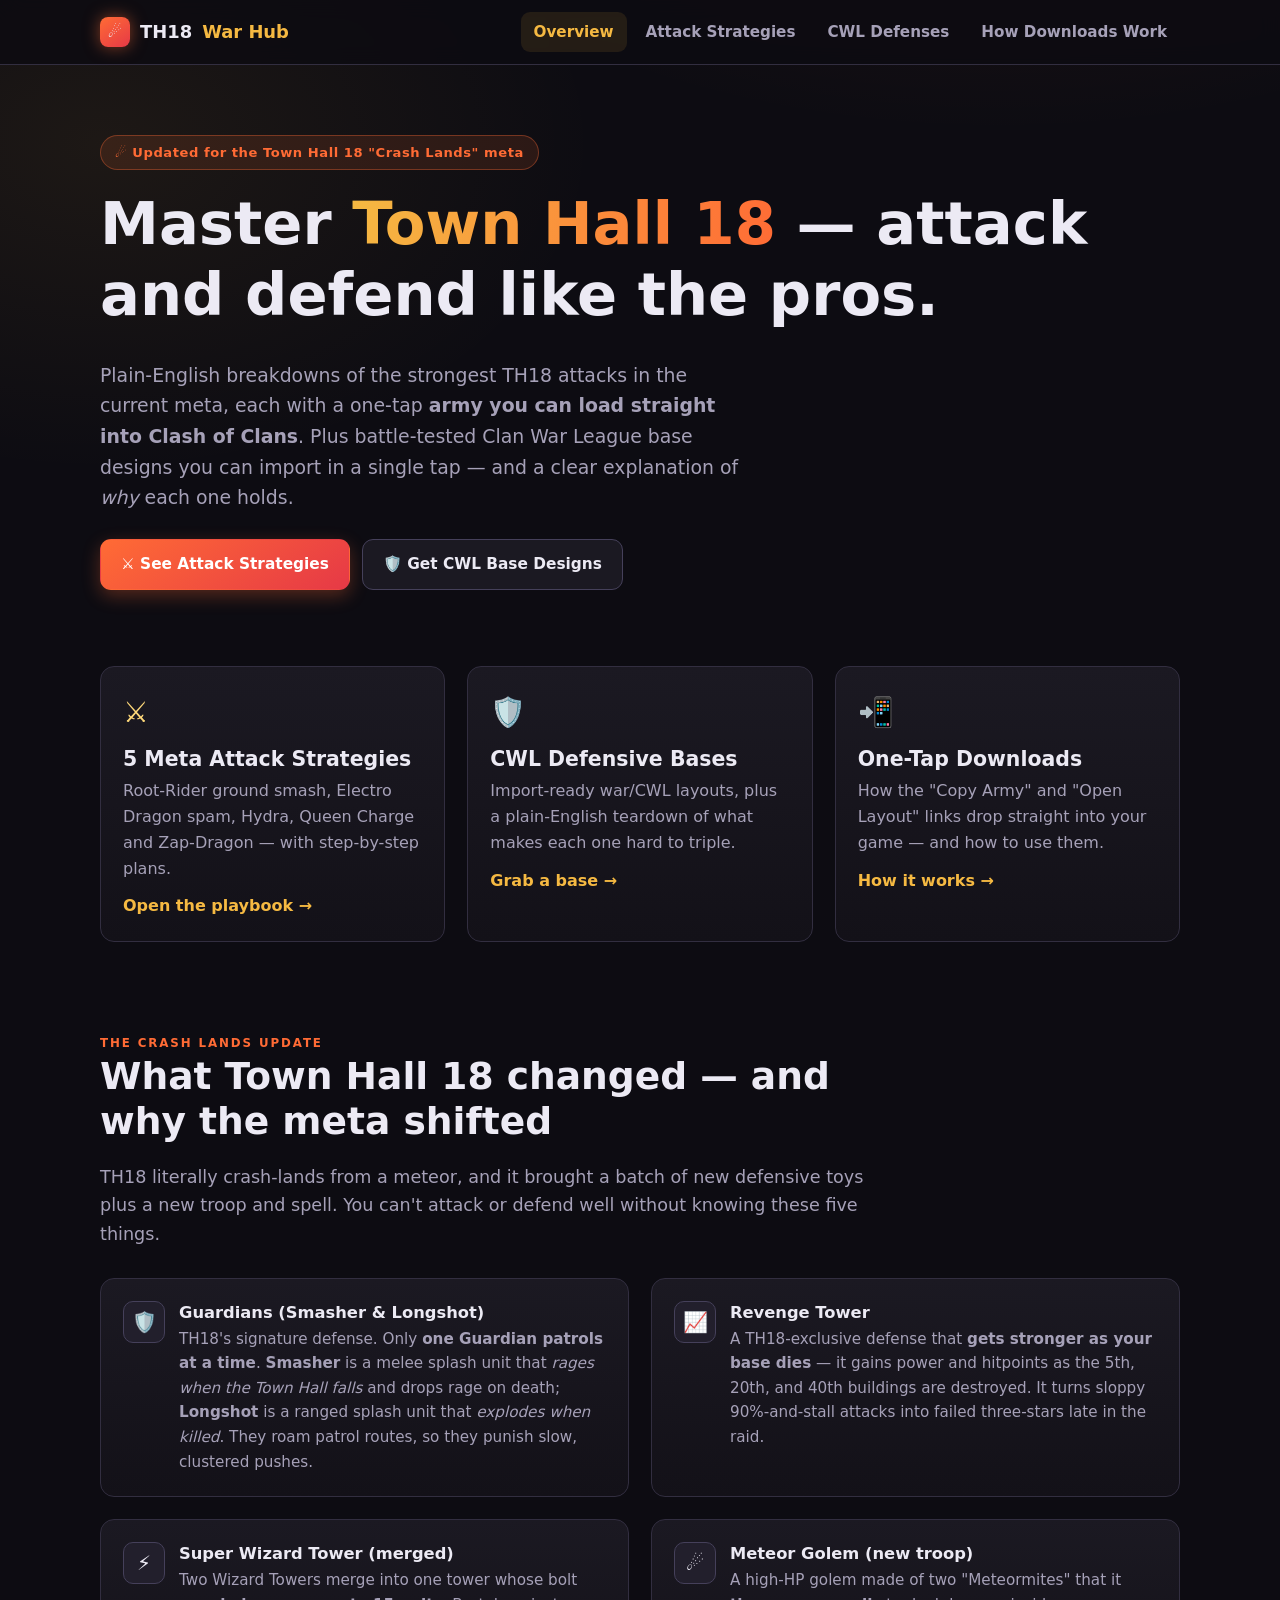
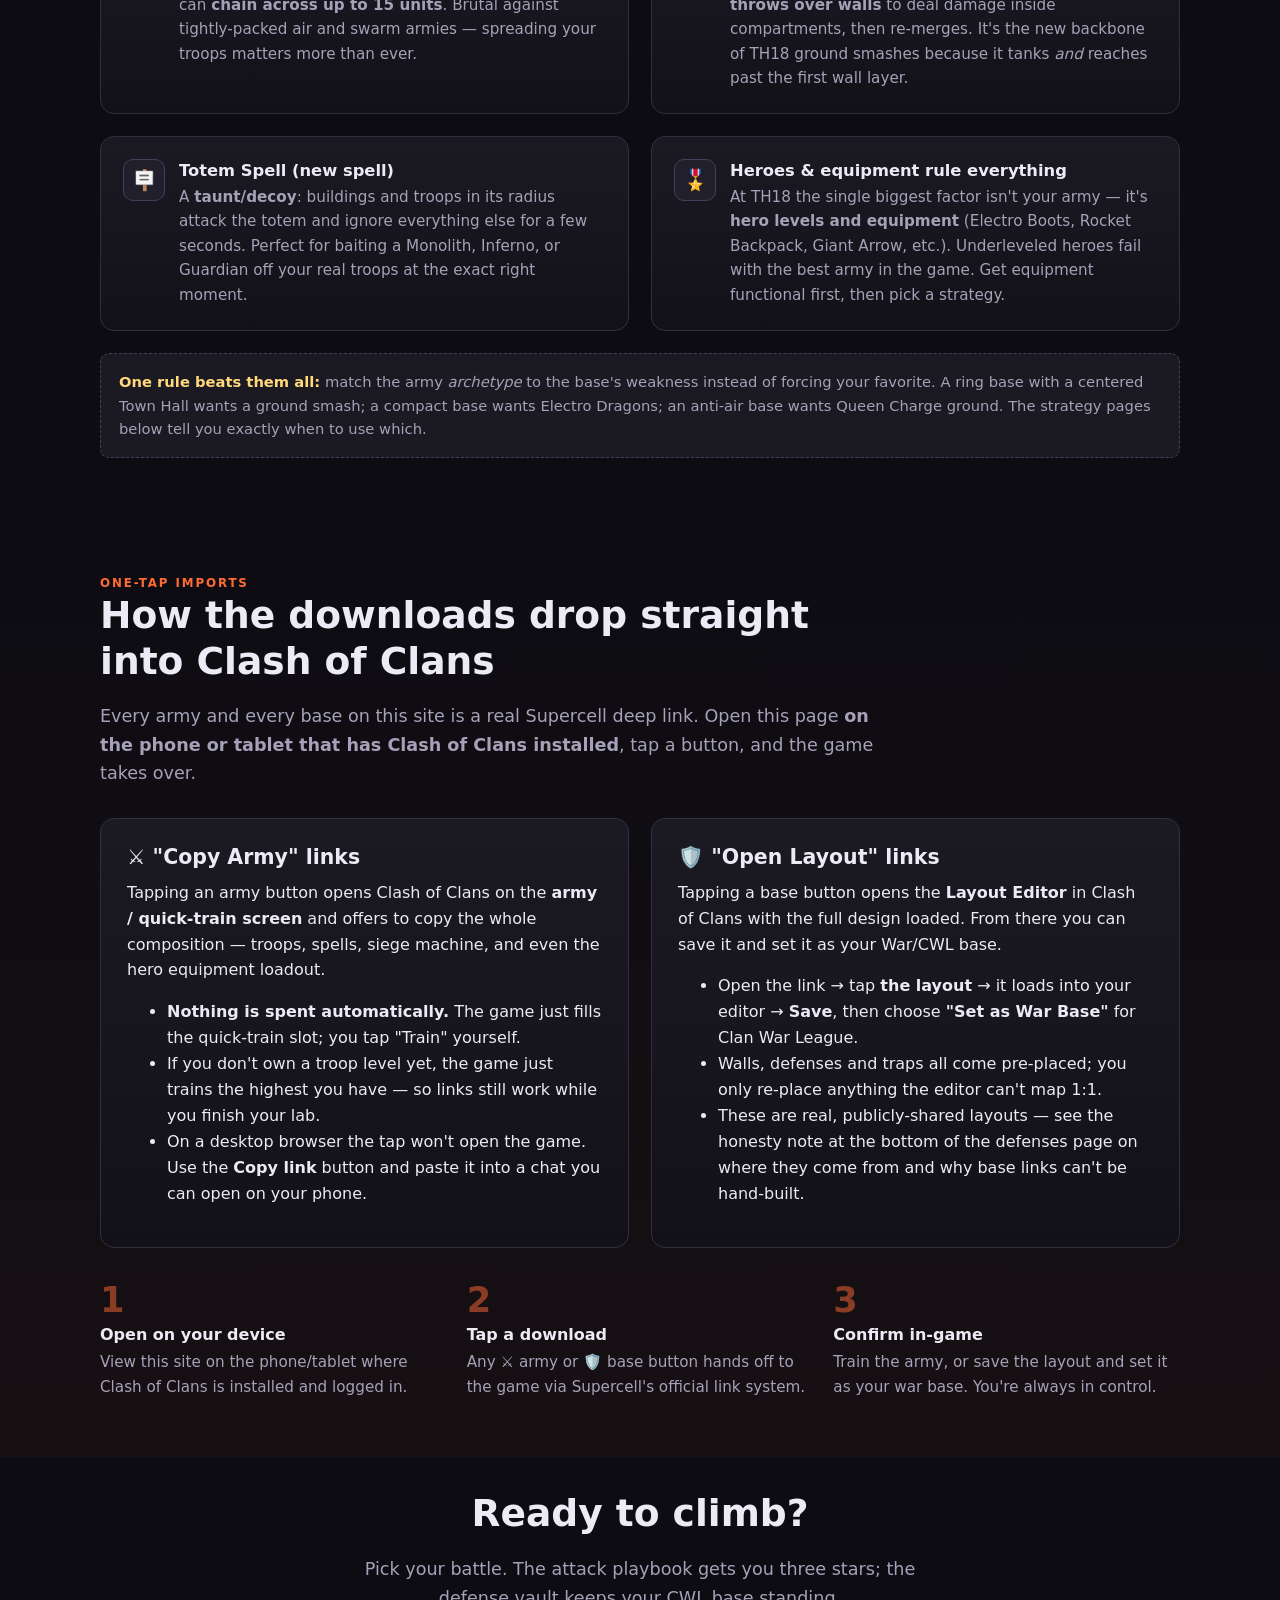
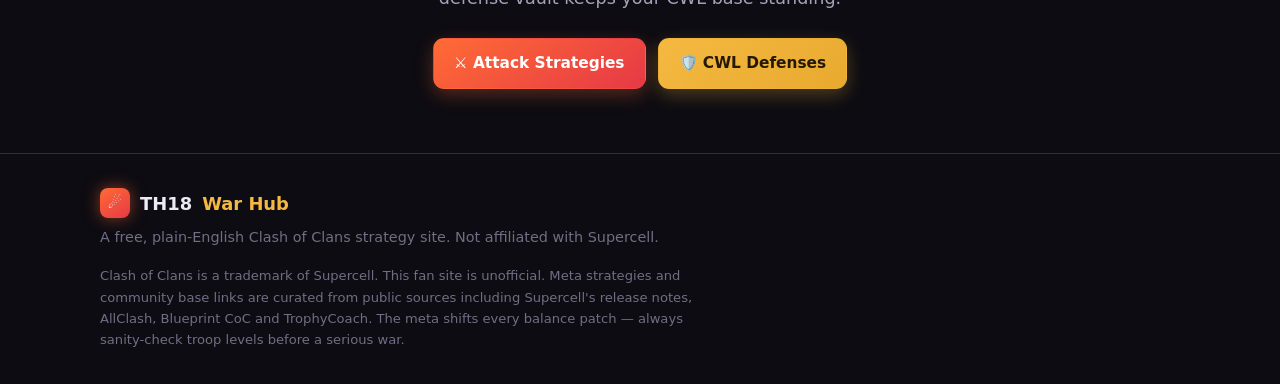
==== index.html @ 84927115 "TH18 War Hub: TH18 attack strategies + CWL defense bases Static GitHub Pages site with one-tap CoC a" ====
<!DOCTYPE html>
<html lang="en">
<head>
  <meta charset="UTF-8" />
  <meta name="viewport" content="width=device-width, initial-scale=1.0" />
  <title>TH18 War Hub — Town Hall 18 Attack & Defense Guide</title>
  <meta name="description" content="Plain-English guide to the current Town Hall 18 Clash of Clans meta: top attack strategies with one-tap army downloads and optimized Clan War League base designs you can import into the game." />
  <link rel="stylesheet" href="assets/css/styles.css" />
</head>
<body>

  <!-- NAV -->
  <header class="nav">
    <div class="wrap">
      <a class="brand" href="index.html">
        <span class="rock">☄️</span> TH18 <b>War&nbsp;Hub</b>
      </a>
      <button class="nav-toggle" aria-label="Menu">☰</button>
      <nav class="nav-links">
        <a href="index.html" class="active">Overview</a>
        <a href="attacks.html">Attack Strategies</a>
        <a href="defenses.html">CWL Defenses</a>
        <a href="#how">How Downloads Work</a>
      </nav>
    </div>
  </header>

  <!-- HERO -->
  <section class="hero">
    <div class="wrap">
      <span class="badge">☄️ Updated for the Town Hall 18 "Crash Lands" meta</span>
      <h1>Master <span class="grad">Town Hall 18</span> — attack and defend like the pros.</h1>
      <p class="lead">Plain-English breakdowns of the strongest TH18 attacks in the current meta, each with a
        one-tap <strong>army you can load straight into Clash of Clans</strong>. Plus battle-tested Clan War
        League base designs you can import in a single tap — and a clear explanation of <em>why</em> each one holds.</p>
      <div class="hero-cta">
        <a class="btn btn-meteor" href="attacks.html">⚔️ See Attack Strategies</a>
        <a class="btn btn-ghost" href="defenses.html">🛡️ Get CWL Base Designs</a>
      </div>
    </div>
  </section>

  <!-- QUICK NAV CARDS -->
  <section class="tight">
    <div class="wrap">
      <div class="grid cols-3">
        <a class="card nav-card" href="attacks.html">
          <div class="ico">⚔️</div>
          <h3>5 Meta Attack Strategies</h3>
          <p>Root-Rider ground smash, Electro Dragon spam, Hydra, Queen Charge and Zap-Dragon — with step-by-step plans.</p>
          <span class="go">Open the playbook →</span>
        </a>
        <a class="card nav-card" href="defenses.html">
          <div class="ico">🛡️</div>
          <h3>CWL Defensive Bases</h3>
          <p>Import-ready war/CWL layouts, plus a plain-English teardown of what makes each one hard to triple.</p>
          <span class="go">Grab a base →</span>
        </a>
        <a class="card nav-card" href="#how">
          <div class="ico">📲</div>
          <h3>One-Tap Downloads</h3>
          <p>How the "Copy Army" and "Open Layout" links drop straight into your game — and how to use them.</p>
          <span class="go">How it works →</span>
        </a>
      </div>
    </div>
  </section>

  <!-- WHAT CHANGED AT TH18 -->
  <section id="whatsnew">
    <div class="wrap">
      <div class="section-head">
        <div class="eyebrow">The Crash Lands update</div>
        <h2>What Town Hall 18 changed — and why the meta shifted</h2>
        <p class="lead">TH18 literally crash-lands from a meteor, and it brought a batch of new defensive toys plus a
          new troop and spell. You can't attack or defend well without knowing these five things.</p>
      </div>

      <div class="grid cols-2">
        <div class="card">
          <div class="feat">
            <div class="fico">🛡️</div>
            <div>
              <h4>Guardians (Smasher &amp; Longshot)</h4>
              <p>TH18's signature defense. Only <strong>one Guardian patrols at a time</strong>. <b>Smasher</b> is a
                melee splash unit that <em>rages when the Town Hall falls</em> and drops rage on death; <b>Longshot</b>
                is a ranged splash unit that <em>explodes when killed</em>. They roam patrol routes, so they punish
                slow, clustered pushes.</p>
            </div>
          </div>
        </div>
        <div class="card">
          <div class="feat">
            <div class="fico">📈</div>
            <div>
              <h4>Revenge Tower</h4>
              <p>A TH18-exclusive defense that <strong>gets stronger as your base dies</strong> — it gains power and
                hitpoints as the 5th, 20th, and 40th buildings are destroyed. It turns sloppy 90%-and-stall attacks
                into failed three-stars late in the raid.</p>
            </div>
          </div>
        </div>
        <div class="card">
          <div class="feat">
            <div class="fico">⚡</div>
            <div>
              <h4>Super Wizard Tower (merged)</h4>
              <p>Two Wizard Towers merge into one tower whose bolt can <strong>chain across up to 15 units</strong>.
                Brutal against tightly-packed air and swarm armies — spreading your troops matters more than ever.</p>
            </div>
          </div>
        </div>
        <div class="card">
          <div class="feat">
            <div class="fico">☄️</div>
            <div>
              <h4>Meteor Golem (new troop)</h4>
              <p>A high-HP golem made of two "Meteormites" that it <strong>throws over walls</strong> to deal damage
                inside compartments, then re-merges. It's the new backbone of TH18 ground smashes because it tanks
                <em>and</em> reaches past the first wall layer.</p>
            </div>
          </div>
        </div>
        <div class="card">
          <div class="feat">
            <div class="fico">🪧</div>
            <div>
              <h4>Totem Spell (new spell)</h4>
              <p>A <strong>taunt/decoy</strong>: buildings and troops in its radius attack the totem and ignore
                everything else for a few seconds. Perfect for baiting a Monolith, Inferno, or Guardian off your
                real troops at the exact right moment.</p>
            </div>
          </div>
        </div>
        <div class="card">
          <div class="feat">
            <div class="fico">🎖️</div>
            <div>
              <h4>Heroes &amp; equipment rule everything</h4>
              <p>At TH18 the single biggest factor isn't your army — it's <strong>hero levels and equipment</strong>
                (Electro Boots, Rocket Backpack, Giant Arrow, etc.). Underleveled heroes fail with the best army in
                the game. Get equipment functional first, then pick a strategy.</p>
            </div>
          </div>
        </div>
      </div>

      <div class="notice" style="margin-top:22px">
        <strong>One rule beats them all:</strong> match the army <em>archetype</em> to the base's weakness instead of
        forcing your favorite. A ring base with a centered Town Hall wants a ground smash; a compact base wants
        Electro Dragons; an anti-air base wants Queen Charge ground. The strategy pages below tell you exactly when
        to use which.
      </div>
    </div>
  </section>

  <!-- HOW DOWNLOADS WORK -->
  <section id="how" style="background:linear-gradient(180deg,transparent,rgba(255,107,53,.04))">
    <div class="wrap">
      <div class="section-head">
        <div class="eyebrow">One-tap imports</div>
        <h2>How the downloads drop straight into Clash of Clans</h2>
        <p class="lead">Every army and every base on this site is a real Supercell deep link. Open this page
          <strong>on the phone or tablet that has Clash of Clans installed</strong>, tap a button, and the game
          takes over.</p>
      </div>

      <div class="grid cols-2">
        <div class="card pad-lg">
          <h3>⚔️ "Copy Army" links</h3>
          <p>Tapping an army button opens Clash of Clans on the <strong>army / quick-train screen</strong> and offers
            to copy the whole composition — troops, spells, siege machine, and even the hero equipment loadout.</p>
          <ul class="why">
            <li><strong>Nothing is spent automatically.</strong> The game just fills the quick-train slot; you tap
              "Train" yourself.</li>
            <li>If you don't own a troop level yet, the game just trains the highest you have — so links still work
              while you finish your lab.</li>
            <li>On a desktop browser the tap won't open the game. Use the <b>Copy link</b> button and paste it into
              a chat you can open on your phone.</li>
          </ul>
        </div>
        <div class="card pad-lg">
          <h3>🛡️ "Open Layout" links</h3>
          <p>Tapping a base button opens the <strong>Layout Editor</strong> in Clash of Clans with the full design
            loaded. From there you can save it and set it as your War/CWL base.</p>
          <ul class="why">
            <li>Open the link → tap <b>the layout</b> → it loads into your editor → <b>Save</b>, then choose
              <b>"Set as War Base"</b> for Clan War League.</li>
            <li>Walls, defenses and traps all come pre-placed; you only re-place anything the editor can't map 1:1.</li>
            <li>These are real, publicly-shared layouts — see the honesty note at the bottom of the defenses page on
              where they come from and why base links can't be hand-built.</li>
          </ul>
        </div>
      </div>

      <div class="howto" style="margin-top:26px">
        <div class="step">
          <div class="n">1</div>
          <h4>Open on your device</h4>
          <p>View this site on the phone/tablet where Clash of Clans is installed and logged in.</p>
        </div>
        <div class="step">
          <div class="n">2</div>
          <h4>Tap a download</h4>
          <p>Any ⚔️ army or 🛡️ base button hands off to the game via Supercell's official link system.</p>
        </div>
        <div class="step">
          <div class="n">3</div>
          <h4>Confirm in-game</h4>
          <p>Train the army, or save the layout and set it as your war base. You're always in control.</p>
        </div>
      </div>
    </div>
  </section>

  <!-- CTA -->
  <section class="tight">
    <div class="wrap center">
      <h2>Ready to climb?</h2>
      <p class="lead" style="max-width:620px;margin:0 auto 22px">Pick your battle. The attack playbook gets you
        three stars; the defense vault keeps your CWL base standing.</p>
      <div class="hero-cta" style="justify-content:center">
        <a class="btn btn-meteor" href="attacks.html">⚔️ Attack Strategies</a>
        <a class="btn btn-gold" href="defenses.html">🛡️ CWL Defenses</a>
      </div>
    </div>
  </section>

  <footer>
    <div class="wrap">
      <div>
        <div class="brand" style="margin-bottom:8px"><span class="rock">☄️</span> TH18 <b>War&nbsp;Hub</b></div>
        <div class="faint">A free, plain-English Clash of Clans strategy site. Not affiliated with Supercell.</div>
      </div>
      <div class="src">
        Clash of Clans is a trademark of Supercell. This fan site is unofficial. Meta strategies and community base
        links are curated from public sources including Supercell's release notes, AllClash, Blueprint&nbsp;CoC and
        TrophyCoach. The meta shifts every balance patch — always sanity-check troop levels before a serious war.
      </div>
    </div>
  </footer>

  <div id="toast" class="toast"></div>
  <script src="assets/js/main.js"></script>
</body>
</html>
---- assets/css/styles.css ----
/* ============================================================
   TH18 War Hub — shared stylesheet
   Self-contained, no external assets required.
   ============================================================ */

:root {
  /* Surfaces */
  --bg:        #0d0c12;
  --bg-2:      #131118;
  --panel:     #1b1922;
  --panel-2:   #221f2c;
  --border:    #322e40;
  --border-2:  #45405a;

  /* Text */
  --text:      #eceaf4;
  --muted:     #a6a1b8;
  --faint:     #726d84;

  /* Brand accents */
  --gold:      #f5b942;
  --gold-soft: #ffd97a;
  --meteor:    #ff6b35;
  --meteor-2:  #e63946;

  /* Archetype colors */
  --ground:    #4ec98a;
  --air:       #4cc9f0;
  --hybrid:    #c08cf0;

  /* Difficulty */
  --easy:      #4ec98a;
  --medium:    #f5b942;
  --hard:      #ff6b6b;

  --radius:    14px;
  --radius-sm: 9px;
  --shadow:    0 10px 30px rgba(0,0,0,.45);
  --maxw:      1120px;

  --font: "Segoe UI", system-ui, -apple-system, "Helvetica Neue", Arial, sans-serif;
  --font-display: "Trebuchet MS", "Segoe UI", system-ui, sans-serif;
}

* { box-sizing: border-box; }

html { scroll-behavior: smooth; scroll-padding-top: 84px; }

body {
  margin: 0;
  font-family: var(--font);
  color: var(--text);
  line-height: 1.62;
  background:
    radial-gradient(1200px 700px at 78% -8%, rgba(255,107,53,.10), transparent 60%),
    radial-gradient(900px 600px at 8% 4%, rgba(245,185,66,.07), transparent 55%),
    var(--bg);
  -webkit-font-smoothing: antialiased;
}

img { max-width: 100%; }

a { color: var(--gold-soft); text-decoration: none; }
a:hover { text-decoration: underline; }

/* ---------- Layout ---------- */
.wrap { width: 100%; max-width: var(--maxw); margin: 0 auto; padding: 0 20px; }

section { padding: 58px 0; }
section.tight { padding: 34px 0; }

.section-head { max-width: 780px; margin-bottom: 30px; }
.section-head .eyebrow {
  color: var(--meteor);
  font-weight: 700;
  letter-spacing: .16em;
  text-transform: uppercase;
  font-size: .74rem;
}
h1, h2, h3, h4 { font-family: var(--font-display); line-height: 1.2; margin: 0 0 .5em; }
h2 { font-size: clamp(1.6rem, 3.4vw, 2.35rem); }
h3 { font-size: 1.28rem; }
p  { margin: 0 0 1em; }
.lead { font-size: 1.1rem; color: var(--muted); }

.muted { color: var(--muted); }
.faint { color: var(--faint); }
.center { text-align: center; }

/* ---------- Top nav ---------- */
.nav {
  position: sticky; top: 0; z-index: 50;
  background: rgba(13,12,18,.82);
  backdrop-filter: blur(10px);
  border-bottom: 1px solid var(--border);
}
.nav .wrap { display: flex; align-items: center; gap: 18px; height: 64px; }
.brand { display: flex; align-items: center; gap: 10px; font-weight: 800; font-family: var(--font-display); font-size: 1.12rem; color: var(--text); }
.brand:hover { text-decoration: none; }
.brand .rock {
  width: 30px; height: 30px; border-radius: 8px;
  display: grid; place-items: center; font-size: 1rem;
  background: linear-gradient(145deg, var(--meteor), var(--meteor-2));
  box-shadow: 0 0 16px rgba(255,107,53,.5);
}
.brand b { color: var(--gold); }
.nav-links { display: flex; gap: 6px; margin-left: auto; align-items: center; }
.nav-links a {
  color: var(--muted); font-weight: 600; font-size: .95rem;
  padding: 8px 13px; border-radius: 9px;
}
.nav-links a:hover { color: var(--text); background: var(--panel); text-decoration: none; }
.nav-links a.active { color: var(--gold); background: rgba(245,185,66,.10); }
.nav-toggle { display: none; background: none; border: 1px solid var(--border-2); color: var(--text);
  border-radius: 8px; padding: 6px 10px; font-size: 1.1rem; cursor: pointer; }

/* ---------- Hero ---------- */
.hero { padding: 70px 0 42px; position: relative; overflow: hidden; }
.hero .badge {
  display: inline-flex; align-items: center; gap: 8px;
  background: rgba(255,107,53,.12); color: var(--meteor);
  border: 1px solid rgba(255,107,53,.35);
  padding: 6px 14px; border-radius: 999px; font-weight: 700; font-size: .82rem;
  letter-spacing: .04em;
}
.hero h1 { font-size: clamp(2.1rem, 6vw, 3.7rem); margin-top: 18px; }
.hero h1 .grad {
  background: linear-gradient(100deg, var(--gold), var(--meteor));
  -webkit-background-clip: text; background-clip: text; color: transparent;
}
.hero .lead { max-width: 640px; font-size: 1.18rem; }
.hero-cta { display: flex; gap: 12px; flex-wrap: wrap; margin-top: 26px; }

/* ---------- Buttons ---------- */
.btn {
  display: inline-flex; align-items: center; gap: 9px;
  font-weight: 700; font-size: .96rem; cursor: pointer;
  padding: 12px 20px; border-radius: 11px; border: 1px solid transparent;
  transition: transform .12s ease, box-shadow .12s ease, background .12s ease;
}
.btn:hover { text-decoration: none; transform: translateY(-2px); }
.btn-gold { background: linear-gradient(145deg, var(--gold), #e8a92e); color: #241a04; box-shadow: 0 6px 18px rgba(245,185,66,.28); }
.btn-meteor { background: linear-gradient(145deg, var(--meteor), var(--meteor-2)); color: #fff; box-shadow: 0 6px 18px rgba(255,107,53,.30); }
.btn-ghost { background: var(--panel); color: var(--text); border-color: var(--border-2); }
.btn-ghost:hover { background: var(--panel-2); }
.btn-sm { padding: 9px 14px; font-size: .88rem; }
.btn-block { width: 100%; justify-content: center; }

/* ---------- Cards / grid ---------- */
.grid { display: grid; gap: 22px; }
.grid.cols-2 { grid-template-columns: repeat(2, 1fr); }
.grid.cols-3 { grid-template-columns: repeat(3, 1fr); }

.card {
  background: linear-gradient(180deg, var(--panel), var(--bg-2));
  border: 1px solid var(--border);
  border-radius: var(--radius);
  padding: 22px;
}
.card.pad-lg { padding: 26px 26px 24px; }
.nav-card { display: block; transition: border-color .15s, transform .15s; }
.nav-card:hover { border-color: var(--gold); transform: translateY(-3px); text-decoration: none; }
.nav-card .ico { font-size: 1.8rem; }
.nav-card h3 { margin: 12px 0 6px; color: var(--text); }
.nav-card p { color: var(--muted); margin: 0; }
.nav-card .go { color: var(--gold); font-weight: 700; margin-top: 12px; display: inline-block; }

/* ---------- Chips / badges ---------- */
.chips { display: flex; flex-wrap: wrap; gap: 8px; }
.chip {
  font-size: .76rem; font-weight: 700; letter-spacing: .02em;
  padding: 4px 11px; border-radius: 999px;
  border: 1px solid var(--border-2); color: var(--muted);
  background: var(--panel-2);
}
.chip.ground { color: var(--ground); border-color: rgba(78,201,138,.4); background: rgba(78,201,138,.10); }
.chip.air    { color: var(--air);    border-color: rgba(76,201,240,.4); background: rgba(76,201,240,.10); }
.chip.hybrid { color: var(--hybrid); border-color: rgba(192,140,240,.4); background: rgba(192,140,240,.10); }
.chip.easy   { color: var(--easy);   border-color: rgba(78,201,138,.4); }
.chip.medium { color: var(--medium); border-color: rgba(245,185,66,.4); }
.chip.hard   { color: var(--hard);   border-color: rgba(255,107,107,.4); }

/* ---------- What's-new feature list ---------- */
.feat { display: flex; gap: 14px; align-items: flex-start; }
.feat .fico {
  flex: none; width: 42px; height: 42px; border-radius: 10px;
  display: grid; place-items: center; font-size: 1.25rem;
  background: var(--panel-2); border: 1px solid var(--border-2);
}
.feat h4 { margin: 2px 0 4px; font-size: 1.02rem; }
.feat p { margin: 0; color: var(--muted); font-size: .95rem; }

/* ---------- Strategy cards ---------- */
.strat { scroll-margin-top: 84px; }
.strat-head { display: flex; flex-wrap: wrap; align-items: baseline; gap: 12px; }
.strat-head h3 { font-size: 1.5rem; margin: 0; }
.strat-num {
  font-family: var(--font-display); font-weight: 800; font-size: 1.5rem;
  color: var(--meteor); opacity: .55; margin-right: 2px;
}
.strat-grid { display: grid; grid-template-columns: 1.1fr .9fr; gap: 26px; margin-top: 18px; }

.army-box { background: var(--bg-2); border: 1px solid var(--border); border-radius: var(--radius-sm); padding: 16px 18px; }
.army-box h4 { font-size: .82rem; text-transform: uppercase; letter-spacing: .12em; color: var(--gold); margin: 0 0 12px; }
.roster { list-style: none; margin: 0 0 4px; padding: 0; display: grid; grid-template-columns: 1fr 1fr; gap: 4px 18px; }
.roster li { display: flex; justify-content: space-between; gap: 8px; font-size: .92rem; border-bottom: 1px dashed var(--border); padding: 3px 0; }
.roster li span { color: var(--muted); }
.roster li b { color: var(--gold-soft); font-variant-numeric: tabular-nums; }
.roster-label { font-size: .75rem; text-transform: uppercase; letter-spacing: .1em; color: var(--faint); margin: 12px 0 4px; }

.steps { counter-reset: step; list-style: none; margin: 0; padding: 0; }
.steps li { position: relative; padding: 0 0 14px 42px; margin: 0; }
.steps li::before {
  counter-increment: step; content: counter(step);
  position: absolute; left: 0; top: 0;
  width: 28px; height: 28px; border-radius: 50%;
  display: grid; place-items: center; font-weight: 800; font-size: .85rem;
  color: #241a04; background: linear-gradient(145deg, var(--gold), #e8a92e);
}
.steps li:not(:last-child)::after {
  content: ""; position: absolute; left: 13px; top: 30px; bottom: 4px;
  width: 2px; background: var(--border-2);
}
.steps li b { color: var(--text); }

.callout { border-left: 3px solid var(--meteor); background: rgba(255,107,53,.07); padding: 12px 16px; border-radius: 0 8px 8px 0; margin: 14px 0; font-size: .93rem; }
.callout.good { border-color: var(--ground); background: rgba(78,201,138,.07); }
.callout.warn { border-color: var(--gold); background: rgba(245,185,66,.07); }
.callout strong { color: var(--text); }

.bestvs { display: flex; gap: 18px; flex-wrap: wrap; margin: 14px 0; }
.bestvs > div { flex: 1; min-width: 200px; }
.bestvs h5 { margin: 0 0 6px; font-size: .78rem; text-transform: uppercase; letter-spacing: .08em; }
.bestvs .yes h5 { color: var(--ground); }
.bestvs .no h5 { color: var(--hard); }
.bestvs ul { margin: 0; padding-left: 18px; color: var(--muted); font-size: .92rem; }

/* ---------- Diagrams ---------- */
.diagram { width: 100%; height: auto; display: block; background: var(--bg-2); border: 1px solid var(--border); border-radius: var(--radius-sm); }
.diagram-cap { font-size: .82rem; color: var(--faint); text-align: center; margin-top: 8px; }
.svg-label { font: 600 12px var(--font); fill: var(--text); }
.svg-sub   { font: 500 10px var(--font); fill: var(--muted); }

/* ---------- Base / defense cards ---------- */
.base-grid { display: grid; grid-template-columns: repeat(2, 1fr); gap: 24px; }
.base-card { display: flex; flex-direction: column; }
.base-card .tag-row { display: flex; justify-content: space-between; align-items: center; gap: 10px; margin-bottom: 10px; }
.base-card h3 { margin: 4px 0 8px; }
.base-card .why { margin: 12px 0; }
.base-card .why li { margin-bottom: 7px; color: var(--muted); font-size: .93rem; }
.base-card .why li strong { color: var(--text); }
.base-card .foot { margin-top: auto; padding-top: 14px; }

/* ---------- How-to steps ---------- */
.howto { display: grid; grid-template-columns: repeat(3,1fr); gap: 20px; counter-reset: h; }
.howto .step { position: relative; padding-top: 8px; }
.howto .step .n {
  font-family: var(--font-display); font-weight: 800; font-size: 2.2rem;
  color: var(--meteor); opacity: .5; line-height: 1;
}
.howto .step h4 { margin: 8px 0 6px; }
.howto .step p { color: var(--muted); font-size: .95rem; margin: 0; }

/* ---------- Tables ---------- */
.table-wrap { overflow-x: auto; border: 1px solid var(--border); border-radius: var(--radius-sm); }
table { width: 100%; border-collapse: collapse; min-width: 520px; }
th, td { text-align: left; padding: 11px 14px; border-bottom: 1px solid var(--border); font-size: .93rem; }
th { color: var(--gold); font-size: .78rem; text-transform: uppercase; letter-spacing: .08em; }
tr:last-child td { border-bottom: none; }
td b { color: var(--text); }

/* ---------- Notice / disclaimer ---------- */
.notice {
  border: 1px dashed var(--border-2); border-radius: var(--radius-sm);
  padding: 16px 18px; background: var(--panel); font-size: .92rem; color: var(--muted);
}
.notice strong { color: var(--gold-soft); }

/* ---------- Footer ---------- */
footer { border-top: 1px solid var(--border); padding: 34px 0; margin-top: 30px; color: var(--muted); font-size: .9rem; }
footer .wrap { display: flex; flex-wrap: wrap; gap: 16px; justify-content: space-between; align-items: center; }
footer a { color: var(--muted); }
footer .src { font-size: .82rem; color: var(--faint); max-width: 620px; }

/* ---------- Copy toast ---------- */
.toast {
  position: fixed; left: 50%; bottom: 26px; transform: translateX(-50%) translateY(20px);
  background: var(--panel-2); border: 1px solid var(--border-2); color: var(--text);
  padding: 11px 18px; border-radius: 10px; box-shadow: var(--shadow);
  opacity: 0; pointer-events: none; transition: opacity .2s, transform .2s; z-index: 100;
}
.toast.show { opacity: 1; transform: translateX(-50%) translateY(0); }

/* ---------- Responsive ---------- */
@media (max-width: 860px) {
  .grid.cols-3, .grid.cols-2 { grid-template-columns: 1fr; }
  .strat-grid { grid-template-columns: 1fr; }
  .base-grid { grid-template-columns: 1fr; }
  .howto { grid-template-columns: 1fr; }
  .nav-links {
    position: absolute; top: 64px; left: 0; right: 0;
    flex-direction: column; align-items: stretch; gap: 2px;
    background: var(--bg-2); border-bottom: 1px solid var(--border);
    padding: 10px; display: none;
  }
  .nav-links.open { display: flex; }
  .nav-toggle { display: block; margin-left: auto; }
  .roster { grid-template-columns: 1fr; }
}

/* Reduced motion */
@media (prefers-reduced-motion: reduce) {
  * { scroll-behavior: auto !important; }
  .btn:hover, .nav-card:hover { transform: none; }
}
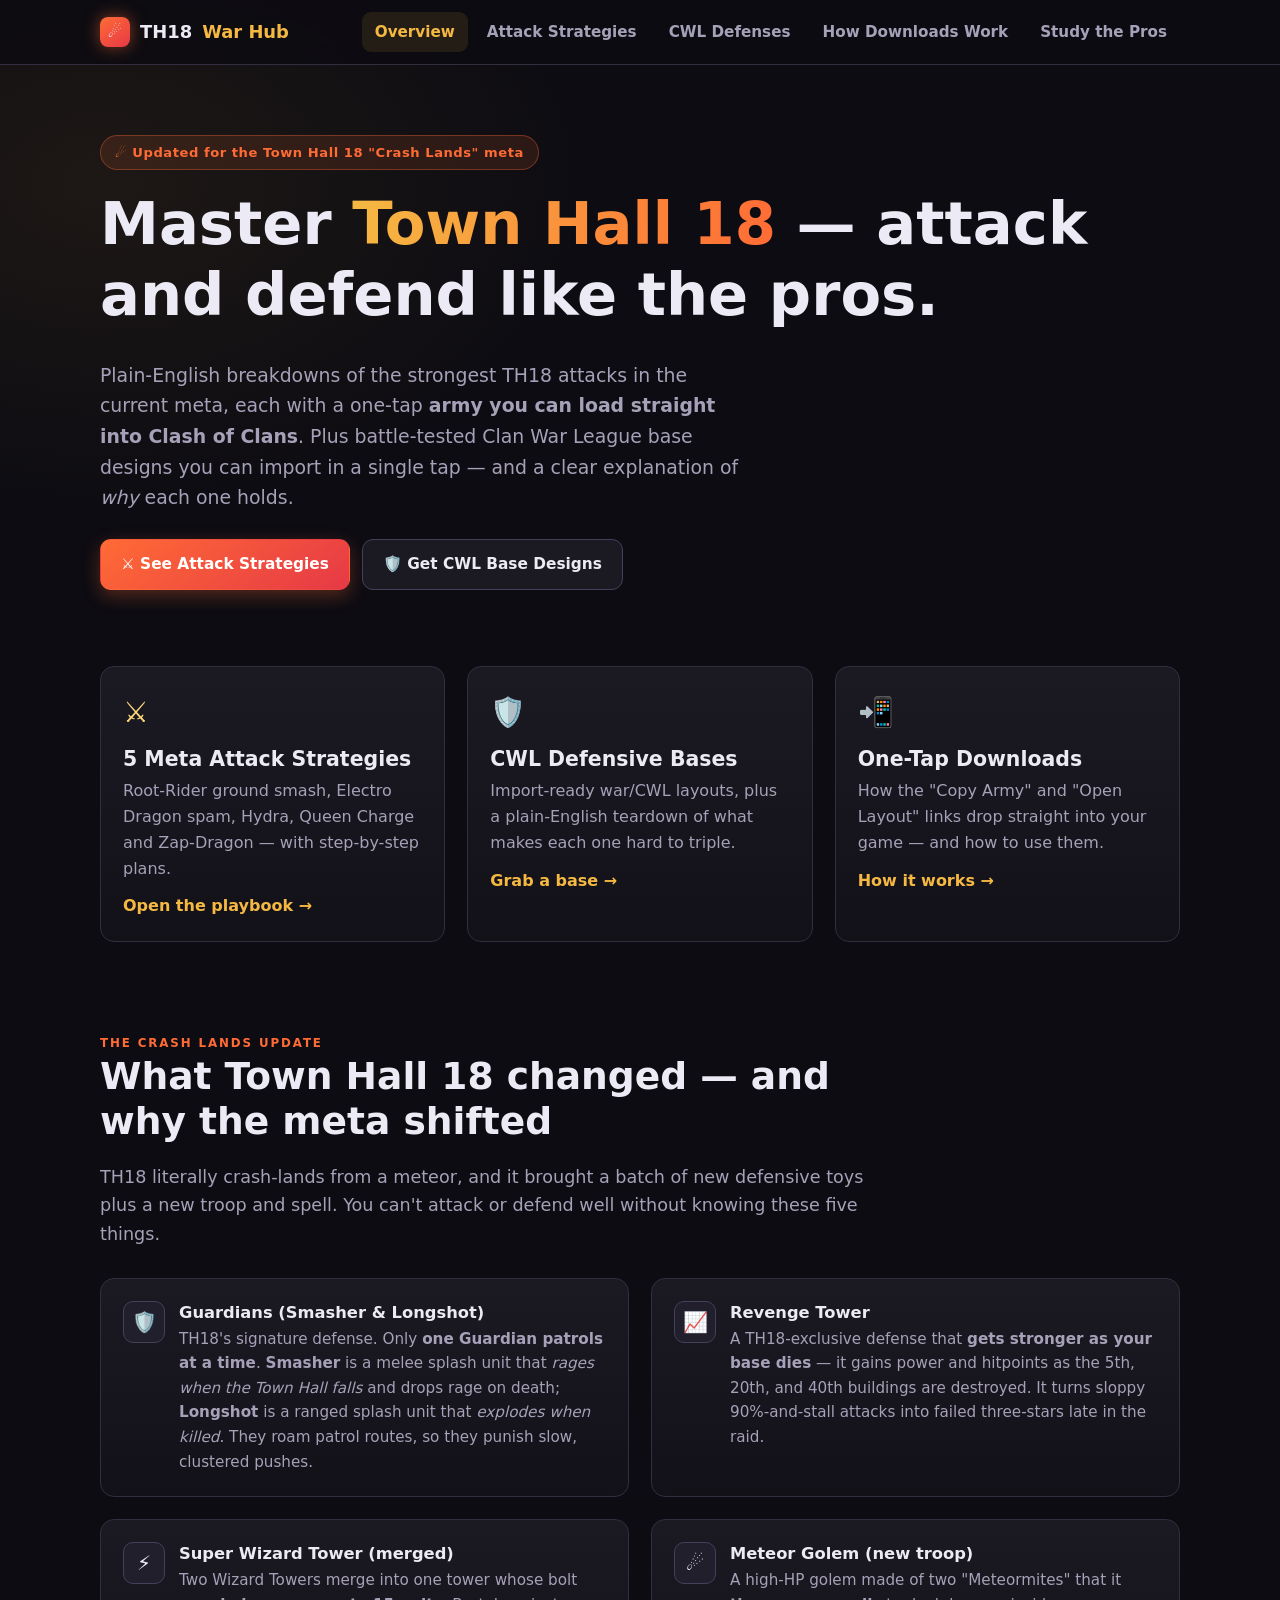
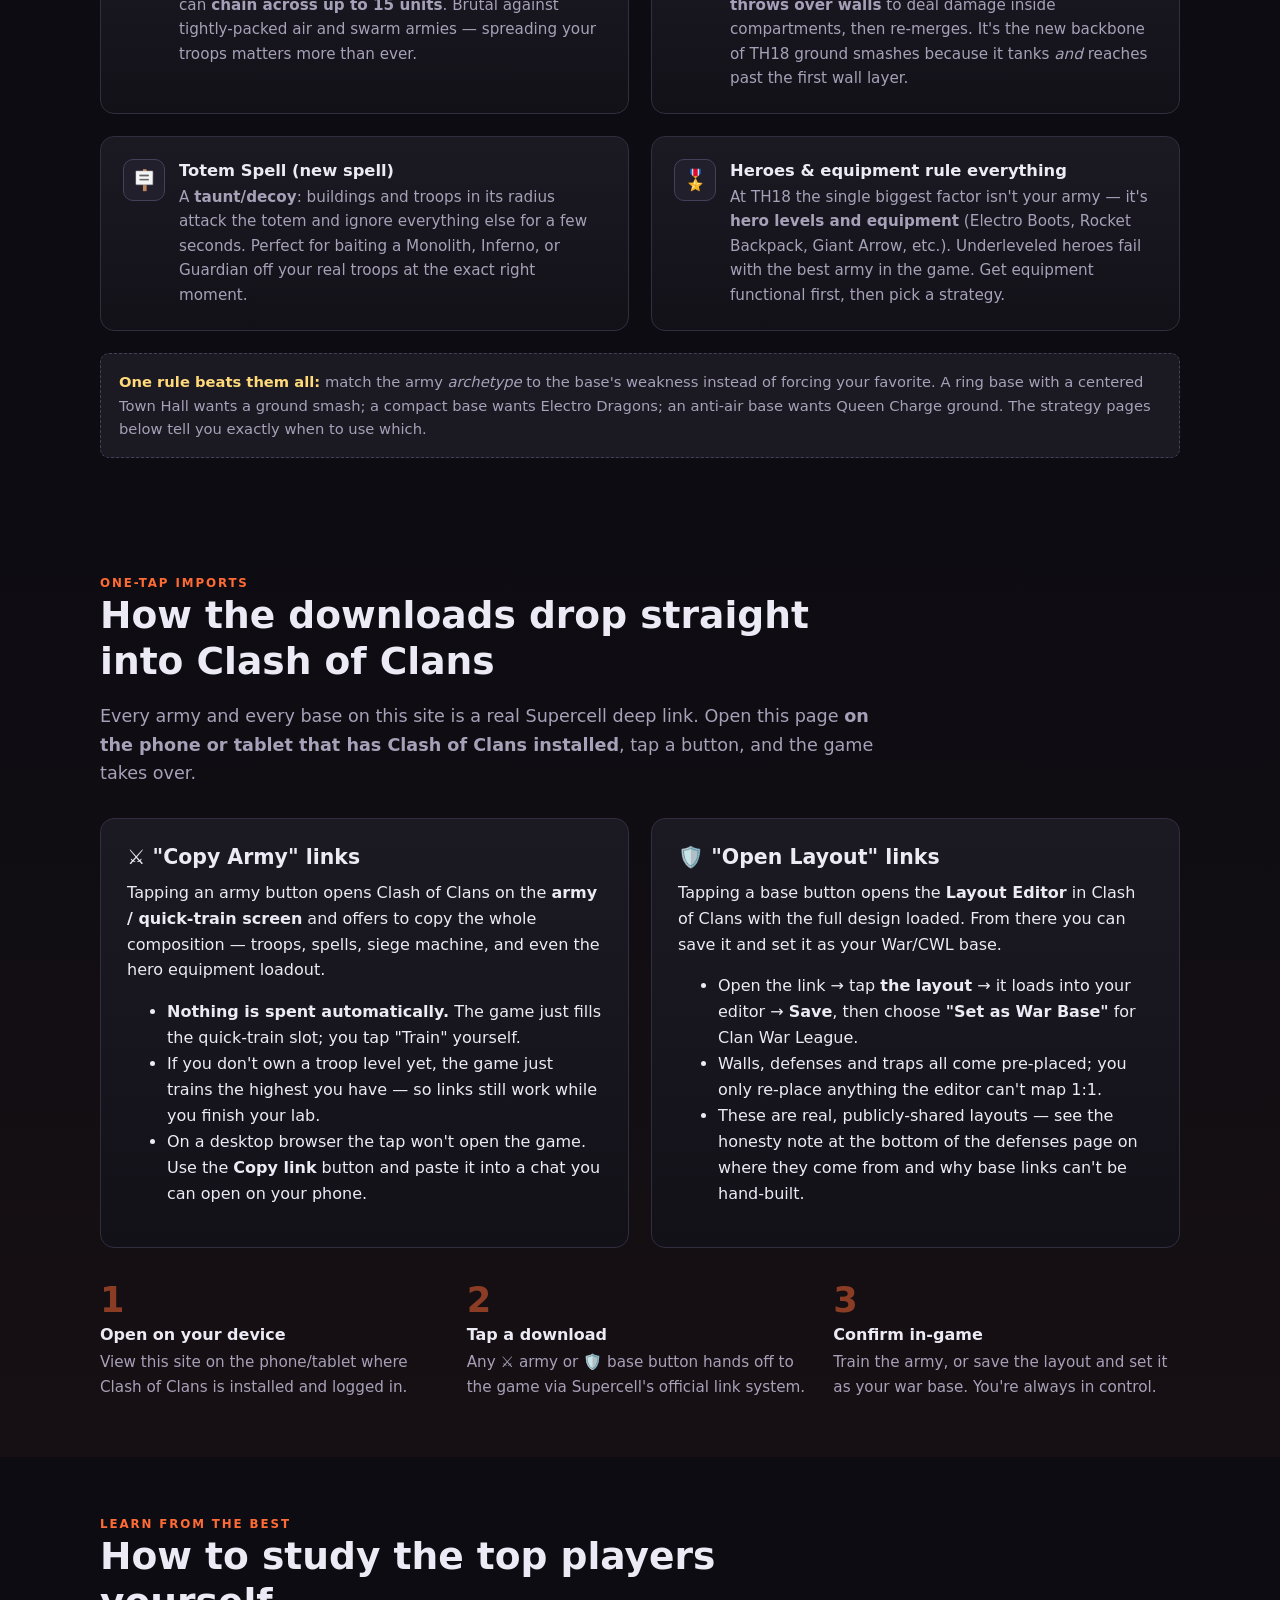
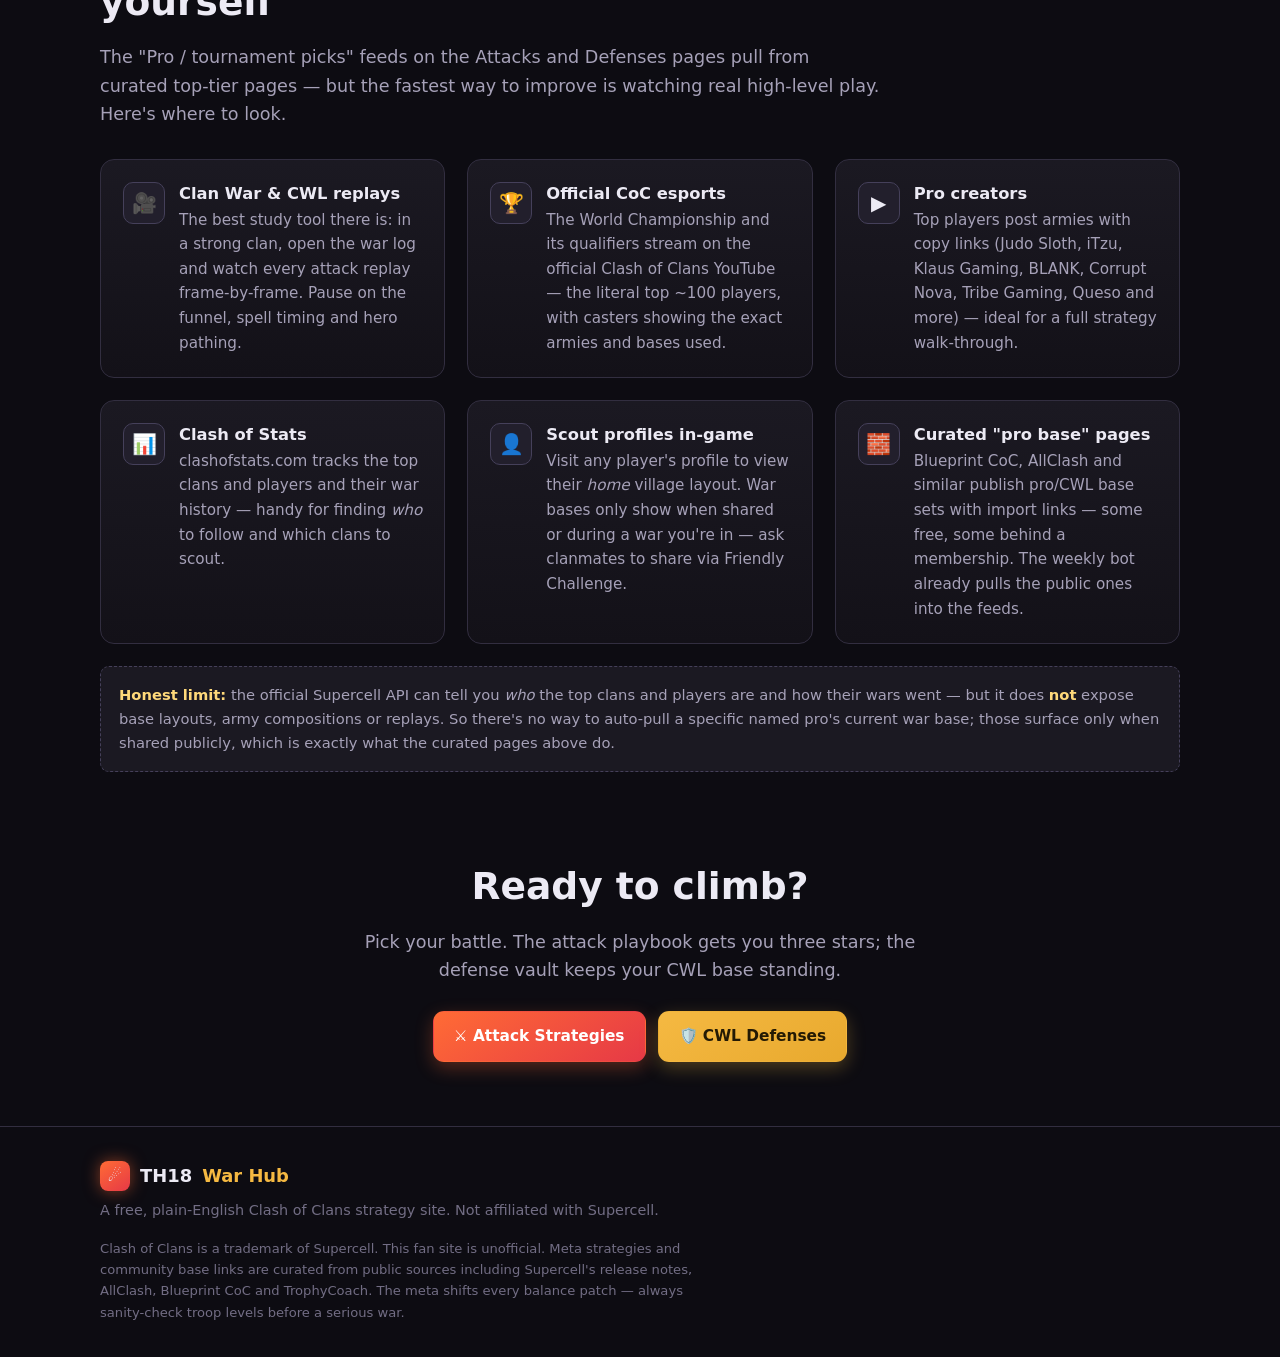
==== commit 32bea555: "Add pro/tournament lane + Study the Pros explainer - update_meta.py: PRO_SOURCES lane tags curated t" ====
--- a/index.html
+++ b/index.html
@@ -21,6 +21,7 @@
         <a href="attacks.html">Attack Strategies</a>
         <a href="defenses.html">CWL Defenses</a>
         <a href="#how">How Downloads Work</a>
+        <a href="#study-pros">Study the Pros</a>
       </nav>
     </div>
   </header>
@@ -213,6 +214,50 @@
     </div>
   </section>
 
+  <!-- STUDY THE PROS -->
+  <section id="study-pros">
+    <div class="wrap">
+      <div class="section-head">
+        <div class="eyebrow">Learn from the best</div>
+        <h2>How to study the top players yourself</h2>
+        <p class="lead">The "Pro / tournament picks" feeds on the Attacks and Defenses pages pull from curated
+          top-tier pages — but the fastest way to improve is watching real high-level play. Here's where to look.</p>
+      </div>
+      <div class="grid cols-3">
+        <div class="card"><div class="feat"><div class="fico">🎥</div><div>
+          <h4>Clan War &amp; CWL replays</h4>
+          <p>The best study tool there is: in a strong clan, open the war log and watch every attack replay
+            frame-by-frame. Pause on the funnel, spell timing and hero pathing.</p></div></div></div>
+        <div class="card"><div class="feat"><div class="fico">🏆</div><div>
+          <h4>Official CoC esports</h4>
+          <p>The World Championship and its qualifiers stream on the official Clash of Clans YouTube — the literal
+            top ~100 players, with casters showing the exact armies and bases used.</p></div></div></div>
+        <div class="card"><div class="feat"><div class="fico">▶️</div><div>
+          <h4>Pro creators</h4>
+          <p>Top players post armies with copy links (Judo Sloth, iTzu, Klaus Gaming, BLANK, Corrupt Nova, Tribe
+            Gaming, Queso and more) — ideal for a full strategy walk-through.</p></div></div></div>
+        <div class="card"><div class="feat"><div class="fico">📊</div><div>
+          <h4>Clash of Stats</h4>
+          <p>clashofstats.com tracks the top clans and players and their war history — handy for finding <em>who</em>
+            to follow and which clans to scout.</p></div></div></div>
+        <div class="card"><div class="feat"><div class="fico">👤</div><div>
+          <h4>Scout profiles in-game</h4>
+          <p>Visit any player's profile to view their <em>home</em> village layout. War bases only show when shared
+            or during a war you're in — ask clanmates to share via Friendly Challenge.</p></div></div></div>
+        <div class="card"><div class="feat"><div class="fico">🧱</div><div>
+          <h4>Curated "pro base" pages</h4>
+          <p>Blueprint CoC, AllClash and similar publish pro/CWL base sets with import links — some free, some behind
+            a membership. The weekly bot already pulls the public ones into the feeds.</p></div></div></div>
+      </div>
+      <div class="notice" style="margin-top:22px">
+        <strong>Honest limit:</strong> the official Supercell API can tell you <em>who</em> the top clans and players
+        are and how their wars went — but it does <strong>not</strong> expose base layouts, army compositions or
+        replays. So there's no way to auto-pull a specific named pro's current war base; those surface only when
+        shared publicly, which is exactly what the curated pages above do.
+      </div>
+    </div>
+  </section>
+
   <!-- CTA -->
   <section class="tight">
     <div class="wrap center">
--- a/assets/css/styles.css
+++ b/assets/css/styles.css
@@ -313,3 +313,44 @@
   * { scroll-behavior: auto !important; }
   .btn:hover, .nav-card:hover { transform: none; }
 }
+
+/* ---------- Fresh (auto-updated weekly) ---------- */
+.fresh-section { background: linear-gradient(180deg, rgba(78,201,138,.05), transparent); }
+.fresh-head { display: flex; align-items: center; gap: 12px; flex-wrap: wrap; }
+.fresh-badge {
+  display: inline-flex; align-items: center; gap: 7px;
+  background: rgba(78,201,138,.12); color: var(--ground);
+  border: 1px solid rgba(78,201,138,.4);
+  padding: 5px 12px; border-radius: 999px; font-weight: 700; font-size: .8rem;
+}
+.fresh-meta { color: var(--faint); font-size: .85rem; }
+.tag-new {
+  background: var(--meteor); color: #fff; font-size: .62rem; font-weight: 800;
+  letter-spacing: .05em; padding: 2px 7px; border-radius: 999px;
+}
+.fresh-grid { display: grid; grid-template-columns: repeat(auto-fill, minmax(220px, 1fr)); gap: 12px; margin-top: 18px; }
+.fresh-item {
+  display: flex; align-items: center; gap: 10px; padding: 12px 14px;
+  border: 1px solid var(--border); border-radius: 10px; background: var(--panel);
+  color: var(--text); font-weight: 600; font-size: .9rem;
+  transition: transform .12s ease, border-color .12s ease;
+}
+.fresh-item:hover { border-color: var(--gold); text-decoration: none; transform: translateY(-2px); }
+.fresh-item .ic { font-size: 1.1rem; }
+.fresh-item .txt { display: flex; flex-direction: column; line-height: 1.25; min-width: 0; }
+.fresh-item .src { color: var(--faint); font-size: .72rem; font-weight: 500; }
+.fresh-item .badges { margin-left: auto; display: flex; gap: 5px; align-items: center; }
+.fresh-empty { color: var(--muted); font-size: .92rem; margin-top: 14px; }
+.fresh-more { color: var(--faint); font-size: .84rem; margin-top: 14px; }
+.tag-pro {
+  background: linear-gradient(145deg, var(--gold), #e8a92e); color: #241a04;
+  font-size: .62rem; font-weight: 800; letter-spacing: .05em;
+  padding: 2px 7px; border-radius: 999px;
+}
+.fresh-subhead { font-size: 1.05rem; margin: 22px 0 2px; display: flex; align-items: center; gap: 10px; }
+.pro-block {
+  border: 1px solid rgba(245,185,66,.25); background: rgba(245,185,66,.05);
+  border-radius: 14px; padding: 4px 18px 20px; margin-top: 6px;
+}
+.pro-block .fresh-subhead { color: var(--gold); }
+.pro-note { color: var(--faint); font-size: .82rem; margin: 4px 0 0; }
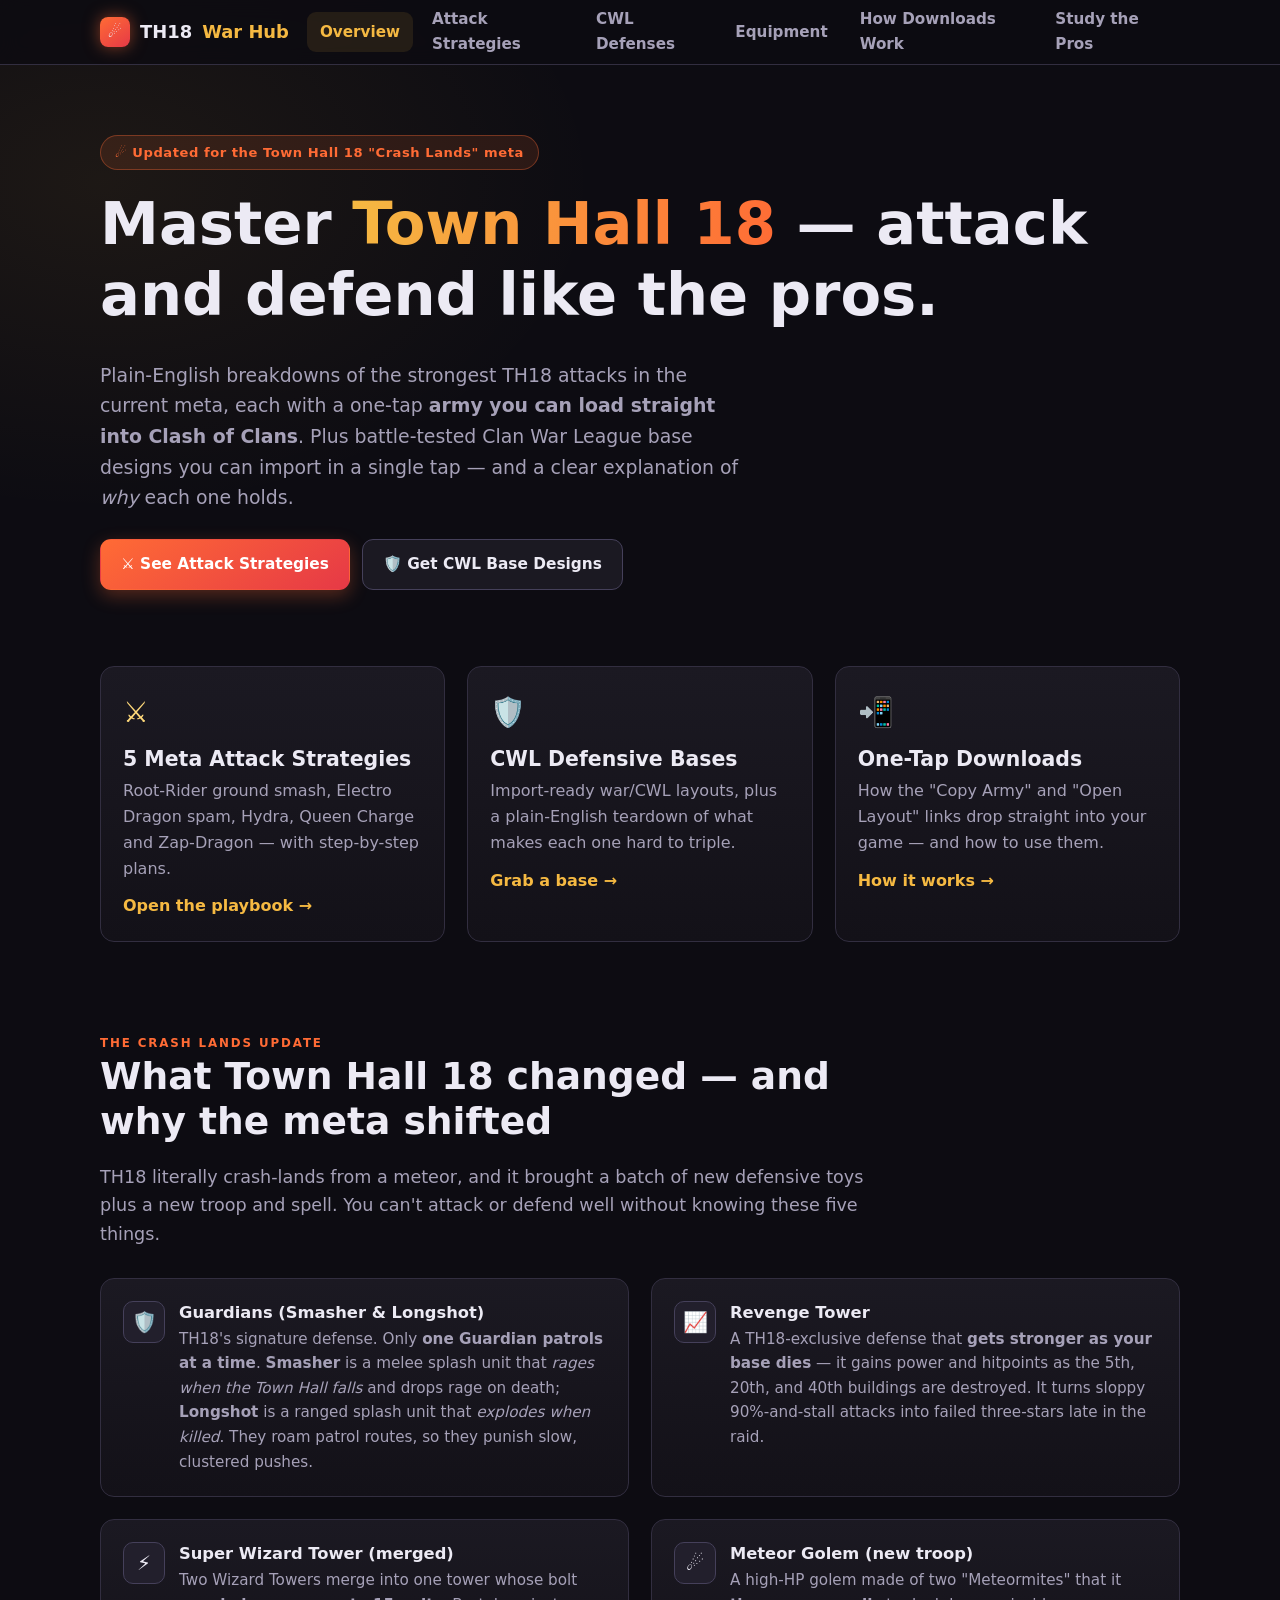
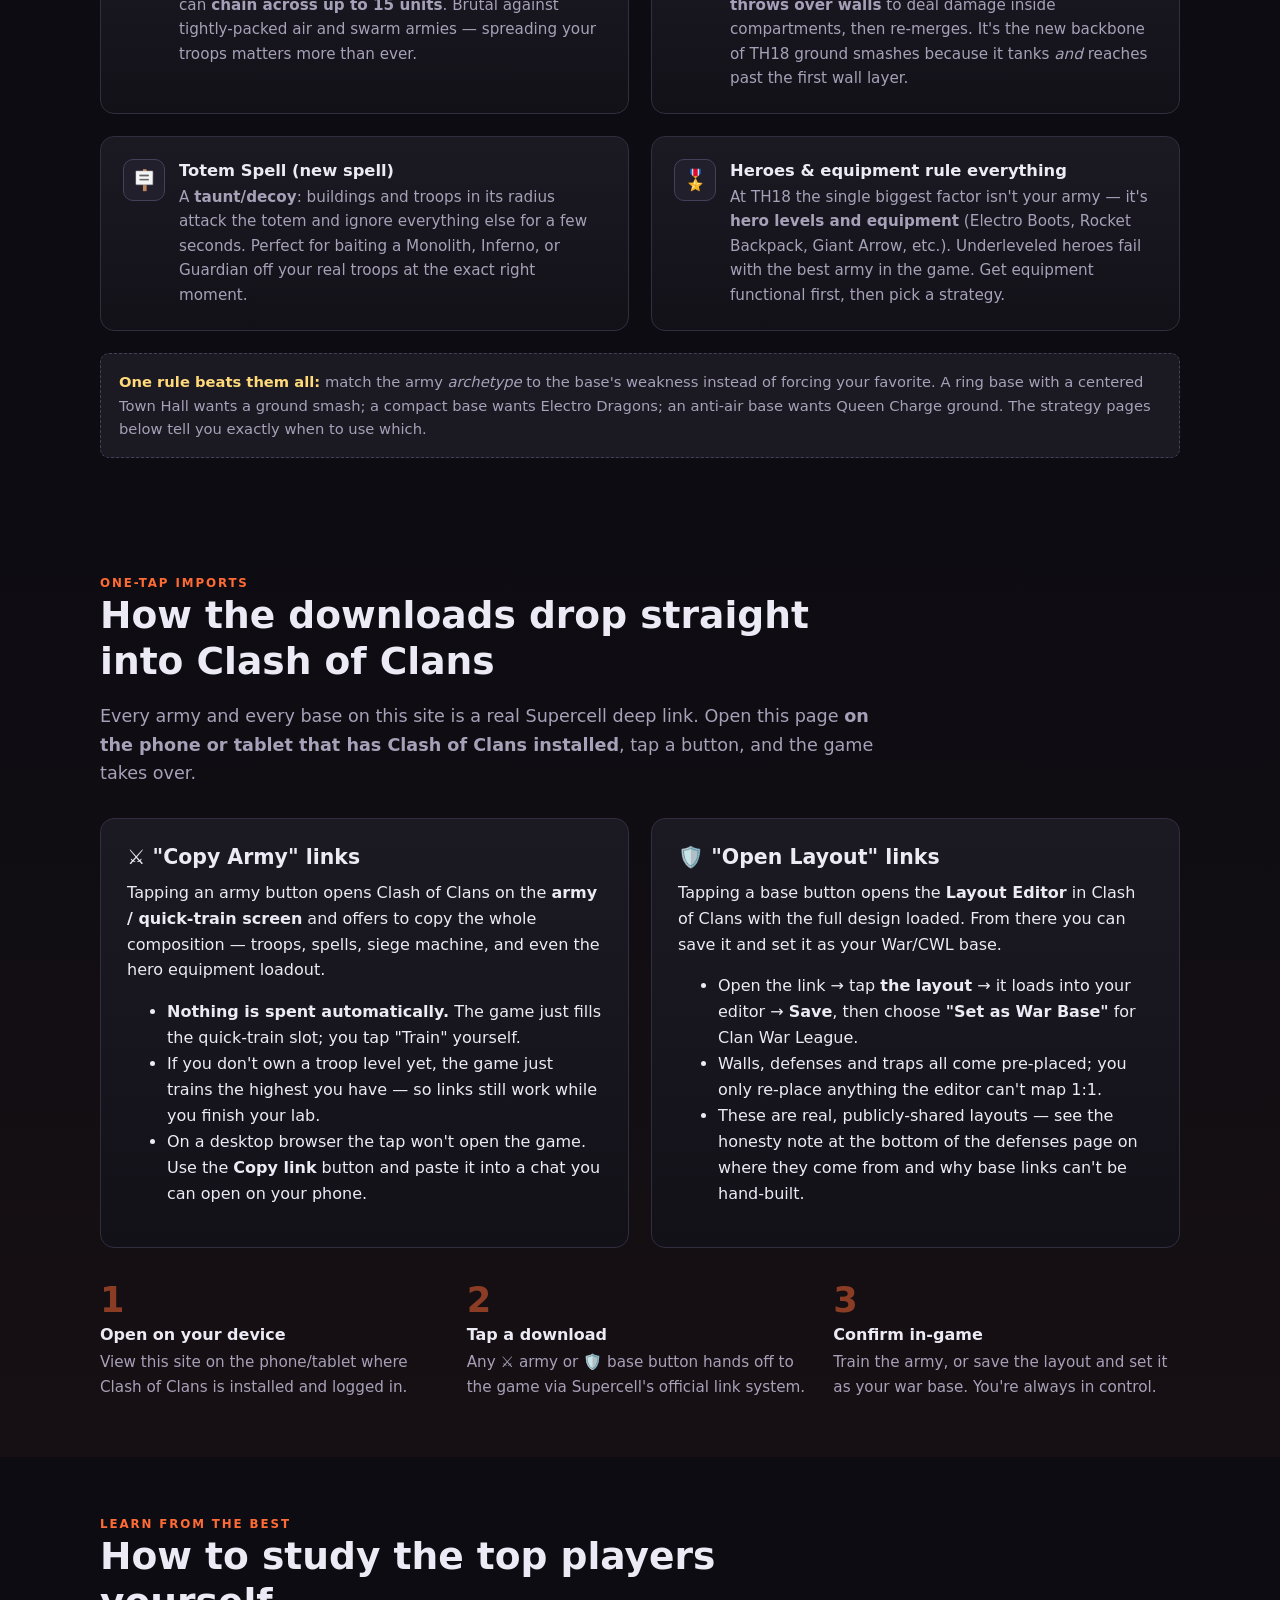
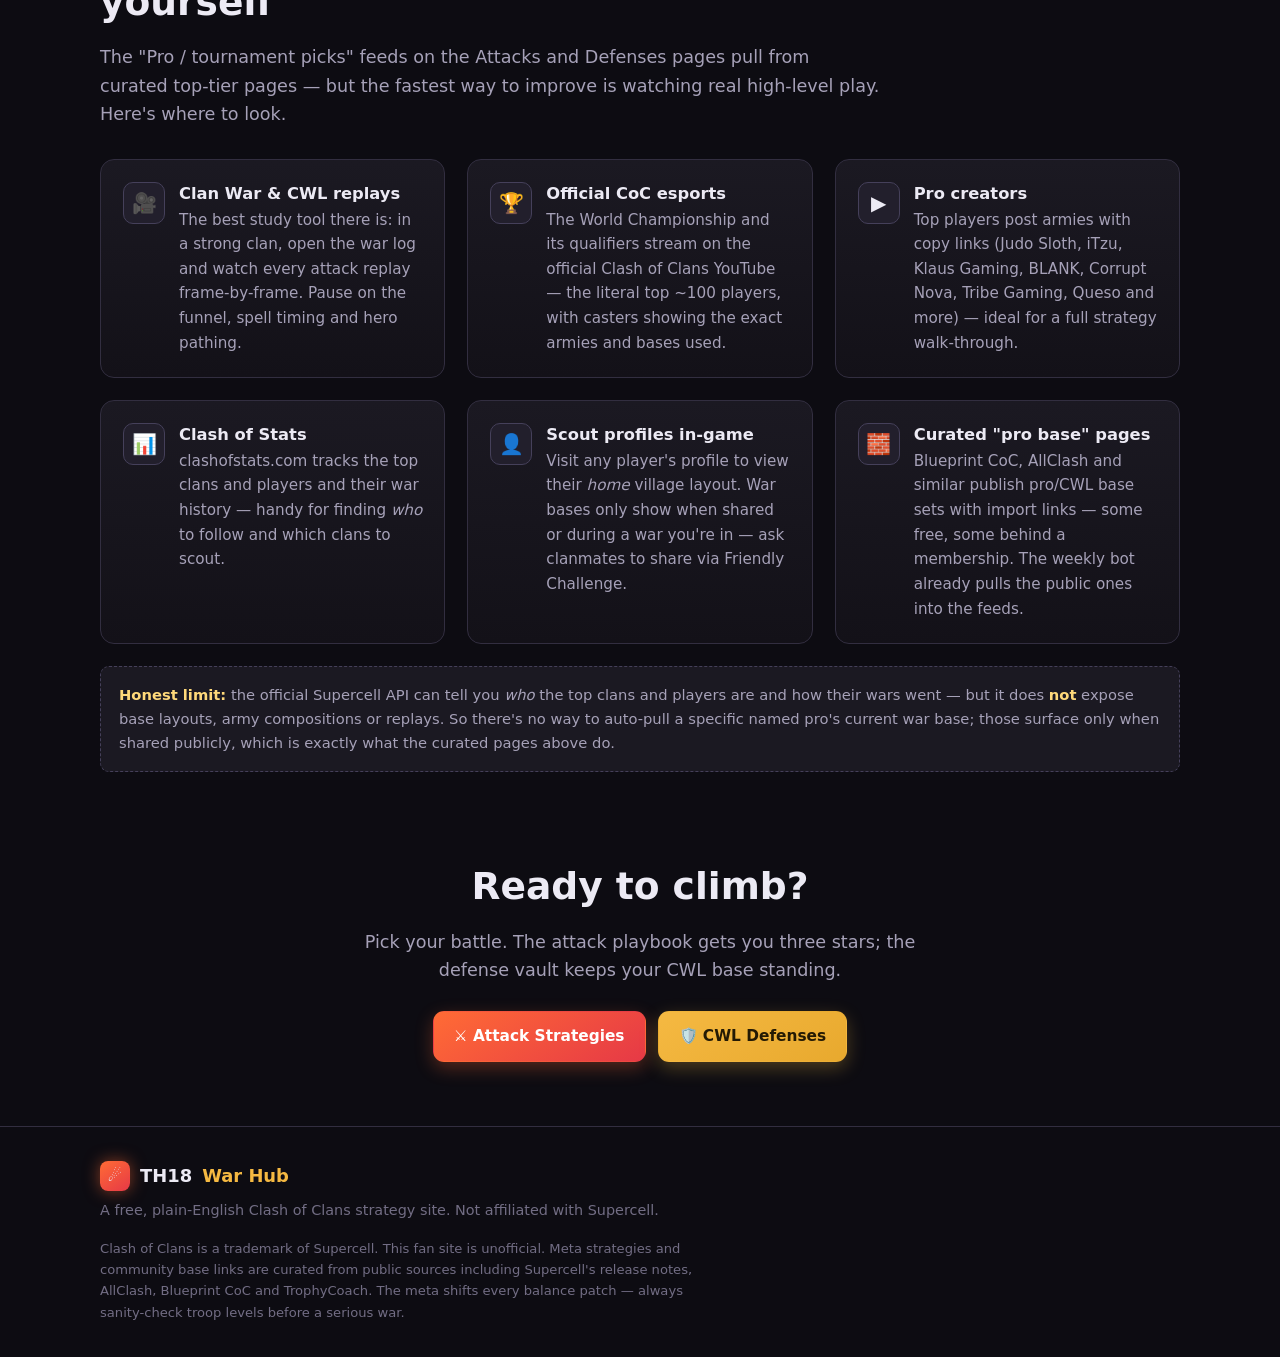
==== commit 8d67f45f: "Add Hero Equipment & Upgrade Priority page New equipment.html: best equipment + meta loadout per her" ====
--- a/index.html
+++ b/index.html
@@ -20,6 +20,7 @@
         <a href="index.html" class="active">Overview</a>
         <a href="attacks.html">Attack Strategies</a>
         <a href="defenses.html">CWL Defenses</a>
+        <a href="equipment.html">Equipment</a>
         <a href="#how">How Downloads Work</a>
         <a href="#study-pros">Study the Pros</a>
       </nav>
--- a/assets/css/styles.css
+++ b/assets/css/styles.css
@@ -176,6 +176,7 @@
 .chip.ground { color: var(--ground); border-color: rgba(78,201,138,.4); background: rgba(78,201,138,.10); }
 .chip.air    { color: var(--air);    border-color: rgba(76,201,240,.4); background: rgba(76,201,240,.10); }
 .chip.hybrid { color: var(--hybrid); border-color: rgba(192,140,240,.4); background: rgba(192,140,240,.10); }
+.chip.meta   { color: var(--meteor); border-color: rgba(255,107,53,.5); background: rgba(255,107,53,.12); }
 .chip.easy   { color: var(--easy);   border-color: rgba(78,201,138,.4); }
 .chip.medium { color: var(--medium); border-color: rgba(245,185,66,.4); }
 .chip.hard   { color: var(--hard);   border-color: rgba(255,107,107,.4); }
@@ -250,6 +251,11 @@
 .base-card .why li { margin-bottom: 7px; color: var(--muted); font-size: .93rem; }
 .base-card .why li strong { color: var(--text); }
 .base-card .foot { margin-top: auto; padding-top: 14px; }
+.base-thumb { margin: 12px 0 2px; }
+.base-thumb .thumb-svg { width: 100%; height: auto; display: block; border-radius: 10px;
+  background: var(--bg-2); border: 1px solid var(--border); }
+.thumb-cap { font-size: .72rem; color: var(--faint); text-align: center; margin: 7px 0 2px; }
+.thumb-cap .k { color: var(--muted); white-space: nowrap; }
 
 /* ---------- How-to steps ---------- */
 .howto { display: grid; grid-template-columns: repeat(3,1fr); gap: 20px; counter-reset: h; }
@@ -314,6 +320,25 @@
   .btn:hover, .nav-card:hover { transform: none; }
 }
 
+/* ---------- Attack picker ---------- */
+.picker { display: flex; flex-direction: column; gap: 15px; }
+.pq { display: flex; flex-wrap: wrap; align-items: center; gap: 10px; }
+.pq-label { font-weight: 700; min-width: 160px; font-size: .95rem; }
+.pq-opts { display: flex; gap: 8px; flex-wrap: wrap; }
+.popt { background: var(--panel-2); border: 1px solid var(--border-2); color: var(--muted);
+  border-radius: 9px; padding: 8px 14px; font-weight: 600; font-size: .9rem; cursor: pointer;
+  transition: color .12s, border-color .12s, background .12s; }
+.popt:hover { color: var(--text); border-color: var(--gold); }
+.popt.active { background: rgba(245,185,66,.14); color: var(--gold); border-color: var(--gold); }
+.picker-actions { display: flex; gap: 12px; align-items: center; margin-top: 4px; flex-wrap: wrap; }
+.picker-result { margin-top: 8px; border-top: 1px solid var(--border); padding-top: 16px; }
+.rec { background: var(--bg-2); border: 1px solid var(--border); border-radius: 10px; padding: 14px 16px; margin-bottom: 10px; }
+.rec-tag { font-size: .7rem; font-weight: 800; letter-spacing: .08em; text-transform: uppercase; color: var(--meteor); }
+.rec.alt .rec-tag { color: var(--faint); }
+.rec h4 { margin: 6px 0 5px; font-size: 1.15rem; display: flex; align-items: center; gap: 9px; flex-wrap: wrap; }
+.rec h4 a { color: var(--gold); }
+.rec p { margin: 0; color: var(--muted); font-size: .92rem; }
+
 /* ---------- Fresh (auto-updated weekly) ---------- */
 .fresh-section { background: linear-gradient(180deg, rgba(78,201,138,.05), transparent); }
 .fresh-head { display: flex; align-items: center; gap: 12px; flex-wrap: wrap; }
@@ -340,6 +365,12 @@
 .fresh-item .txt { display: flex; flex-direction: column; line-height: 1.25; min-width: 0; }
 .fresh-item .src { color: var(--faint); font-size: .72rem; font-weight: 500; }
 .fresh-item .badges { margin-left: auto; display: flex; gap: 5px; align-items: center; }
+.fresh-item.army { align-items: flex-start; }
+.fresh-item.army .ic { margin-top: 1px; }
+.fresh-item .head { font-weight: 700; font-size: .9rem; line-height: 1.3; }
+.fresh-item .sub { color: var(--muted); font-size: .76rem; font-weight: 500; margin-top: 1px; }
+.fresh-item .sub.eq { color: var(--gold-soft); opacity: .85; }
+#fresh-armies, #pro-armies { grid-template-columns: repeat(auto-fill, minmax(280px, 1fr)); }
 .fresh-empty { color: var(--muted); font-size: .92rem; margin-top: 14px; }
 .fresh-more { color: var(--faint); font-size: .84rem; margin-top: 14px; }
 .tag-pro {
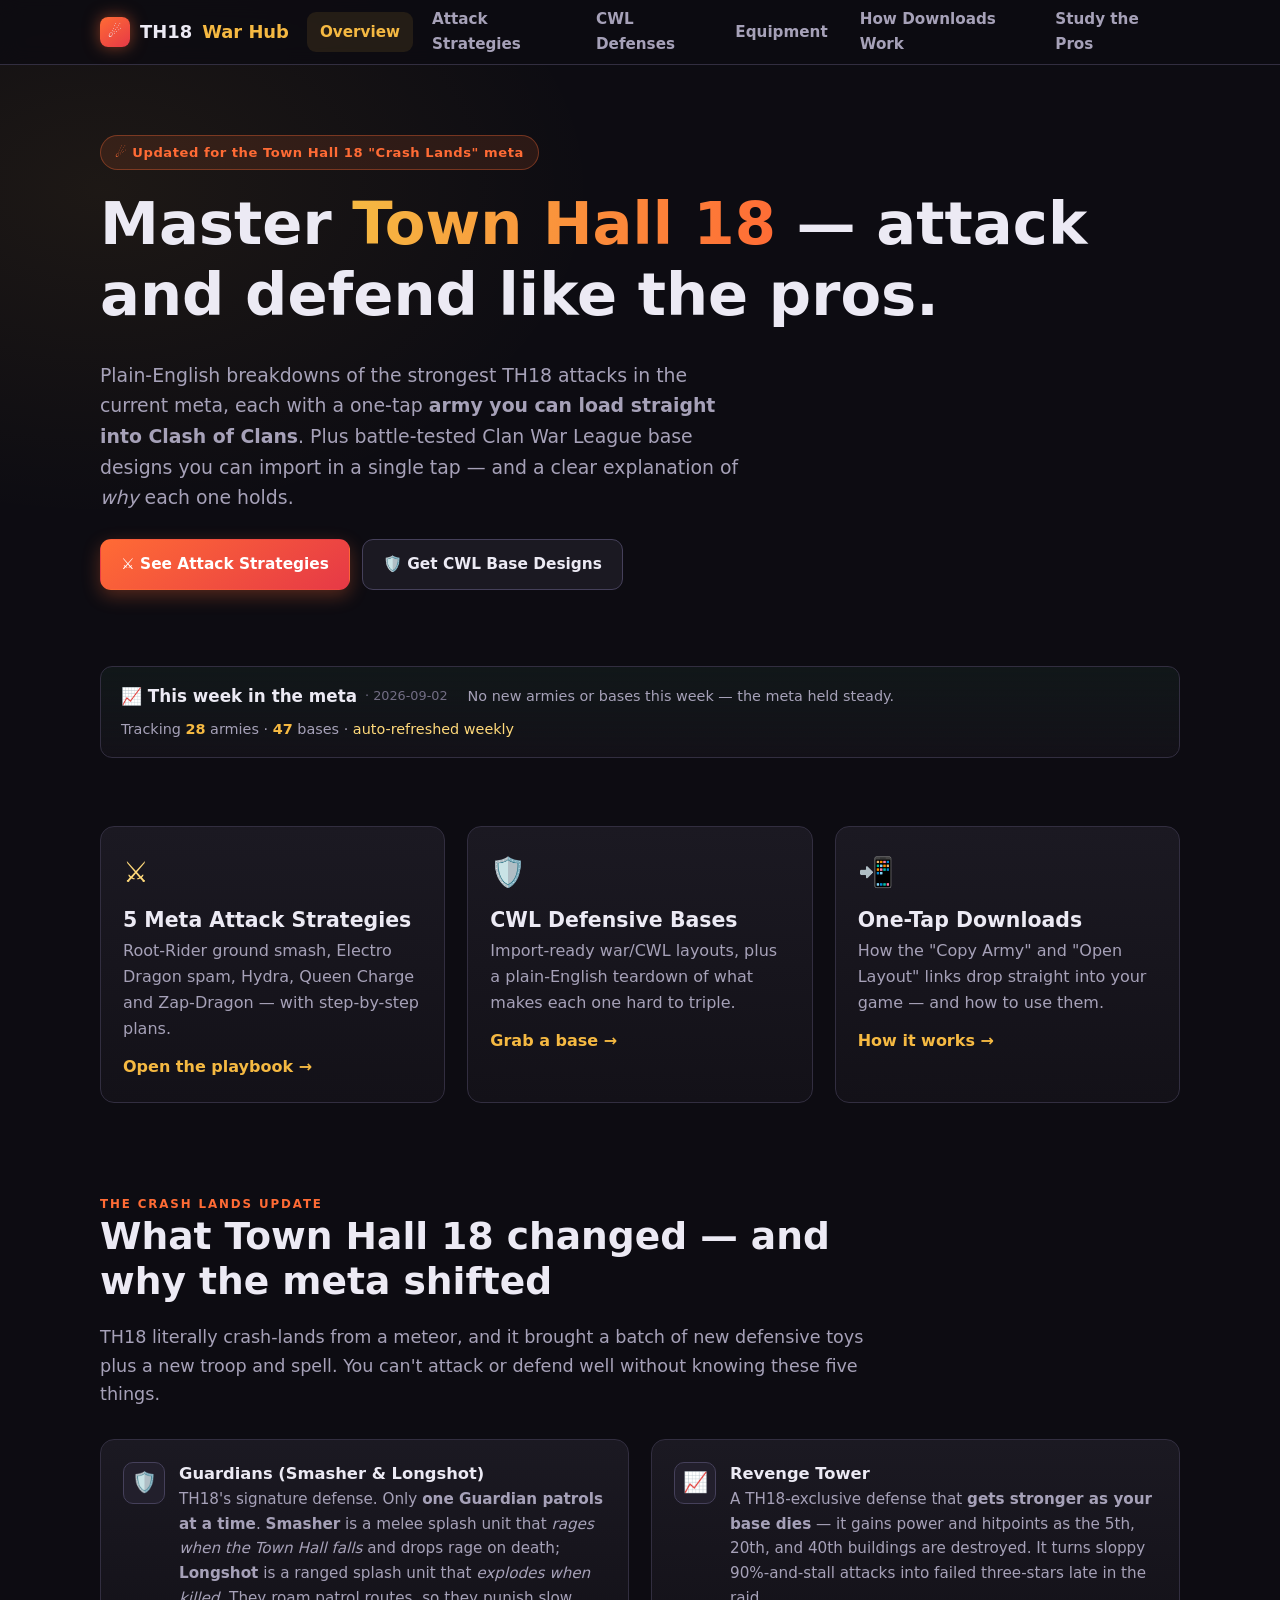
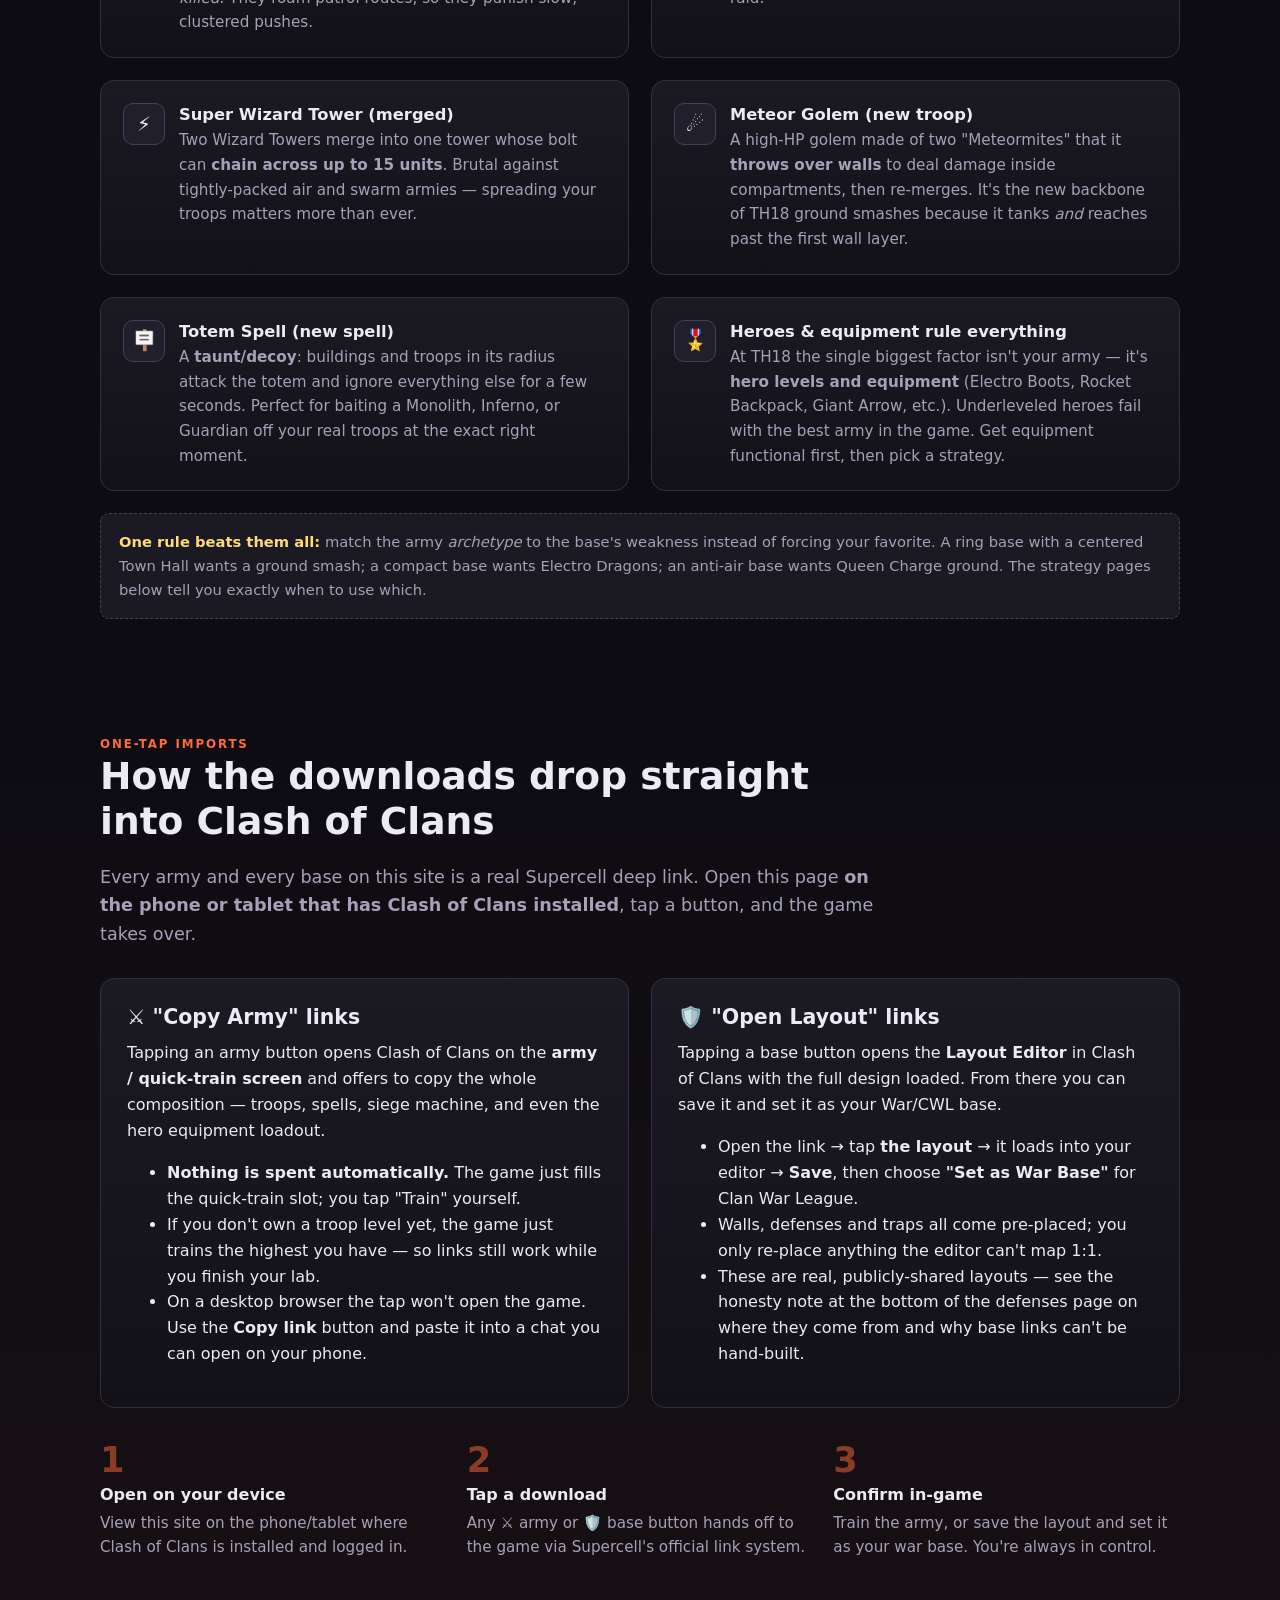
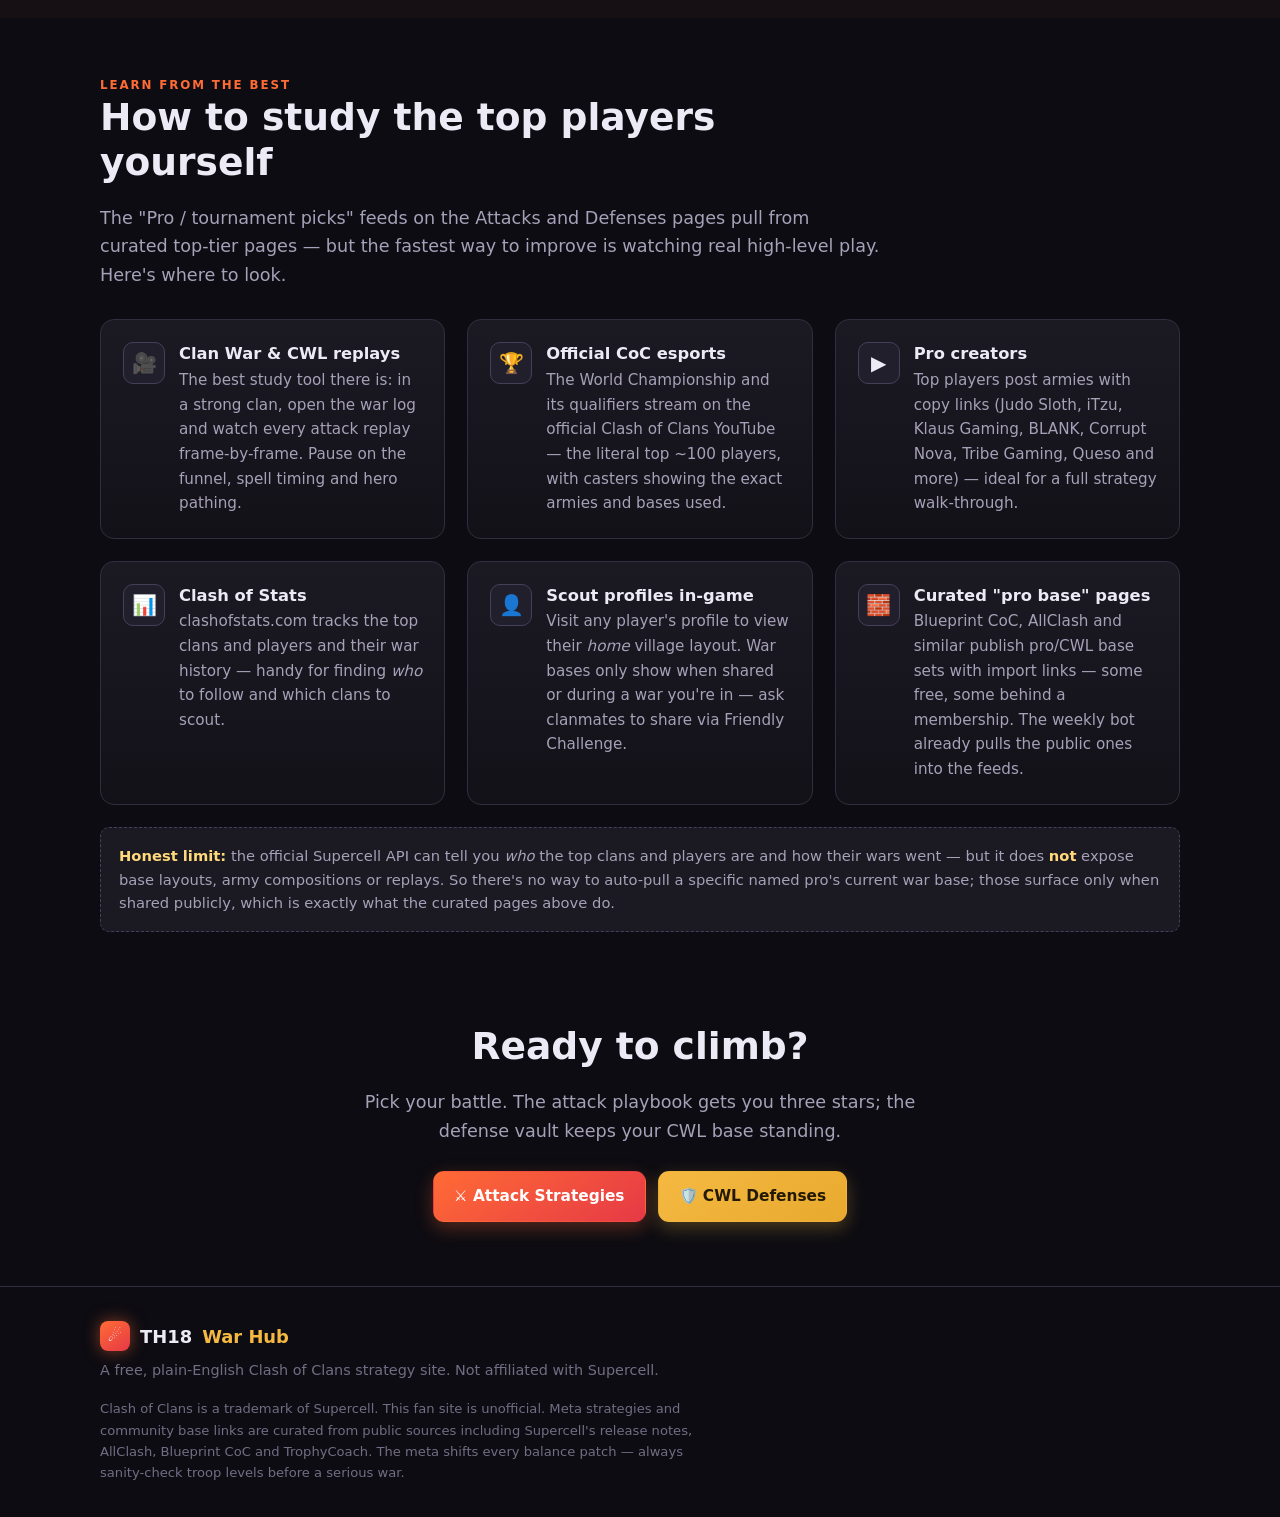
==== commit 9c33ce1f: "Add counters matrix + weekly meta digest - Counters table on attacks page: base archetype -> best at" ====
--- a/index.html
+++ b/index.html
@@ -39,6 +39,13 @@
         <a class="btn btn-meteor" href="attacks.html">⚔️ See Attack Strategies</a>
         <a class="btn btn-ghost" href="defenses.html">🛡️ Get CWL Base Designs</a>
       </div>
+    </div>
+  </section>
+
+  <!-- META DIGEST (auto-written by the weekly bot) -->
+  <section class="tight" id="digest-section">
+    <div class="wrap">
+      <div id="meta-digest" class="digest-card"></div>
     </div>
   </section>
 
--- a/assets/css/styles.css
+++ b/assets/css/styles.css
@@ -319,6 +319,24 @@
   * { scroll-behavior: auto !important; }
   .btn:hover, .nav-card:hover { transform: none; }
 }
+
+/* ---------- Meta digest ---------- */
+.digest-card { display: flex; flex-wrap: wrap; align-items: center; gap: 8px 20px;
+  padding: 16px 20px; border: 1px solid var(--border); border-radius: 12px;
+  background: linear-gradient(180deg, rgba(78,201,138,.06), var(--bg-2)); }
+.digest-card .dg-title { font-weight: 800; font-family: var(--font-display); font-size: 1.05rem;
+  display: flex; align-items: center; gap: 8px; }
+.digest-card .dg-stat { color: var(--muted); font-size: .9rem; }
+.digest-card .dg-stat b { color: var(--gold); }
+.digest-card .dg-stat a { color: var(--gold-soft); }
+.digest-card .dg-new { display: flex; flex-direction: column; gap: 3px; width: 100%; margin-top: 6px;
+  padding-top: 10px; border-top: 1px solid var(--border); }
+.digest-card .dg-new .h { font-size: .86rem; color: var(--text); }
+
+/* ---------- Video embed ---------- */
+.video-wrap { position: relative; width: 100%; padding-top: 56.25%; border-radius: 12px;
+  overflow: hidden; border: 1px solid var(--border); background: var(--bg-2); }
+.video-wrap iframe { position: absolute; inset: 0; width: 100%; height: 100%; border: 0; }
 
 /* ---------- Attack picker ---------- */
 .picker { display: flex; flex-direction: column; gap: 15px; }
@@ -353,6 +371,9 @@
   background: var(--meteor); color: #fff; font-size: .62rem; font-weight: 800;
   letter-spacing: .05em; padding: 2px 7px; border-radius: 999px;
 }
+.feed-filters { display: flex; align-items: center; gap: 8px; flex-wrap: wrap; margin: 16px 0 4px; }
+.feed-filters .ff-label { font-size: .82rem; color: var(--faint); font-weight: 700; margin-right: 2px; }
+.feed-filters .popt { padding: 6px 12px; font-size: .84rem; }
 .fresh-grid { display: grid; grid-template-columns: repeat(auto-fill, minmax(220px, 1fr)); gap: 12px; margin-top: 18px; }
 .fresh-item {
   display: flex; align-items: center; gap: 10px; padding: 12px 14px;
